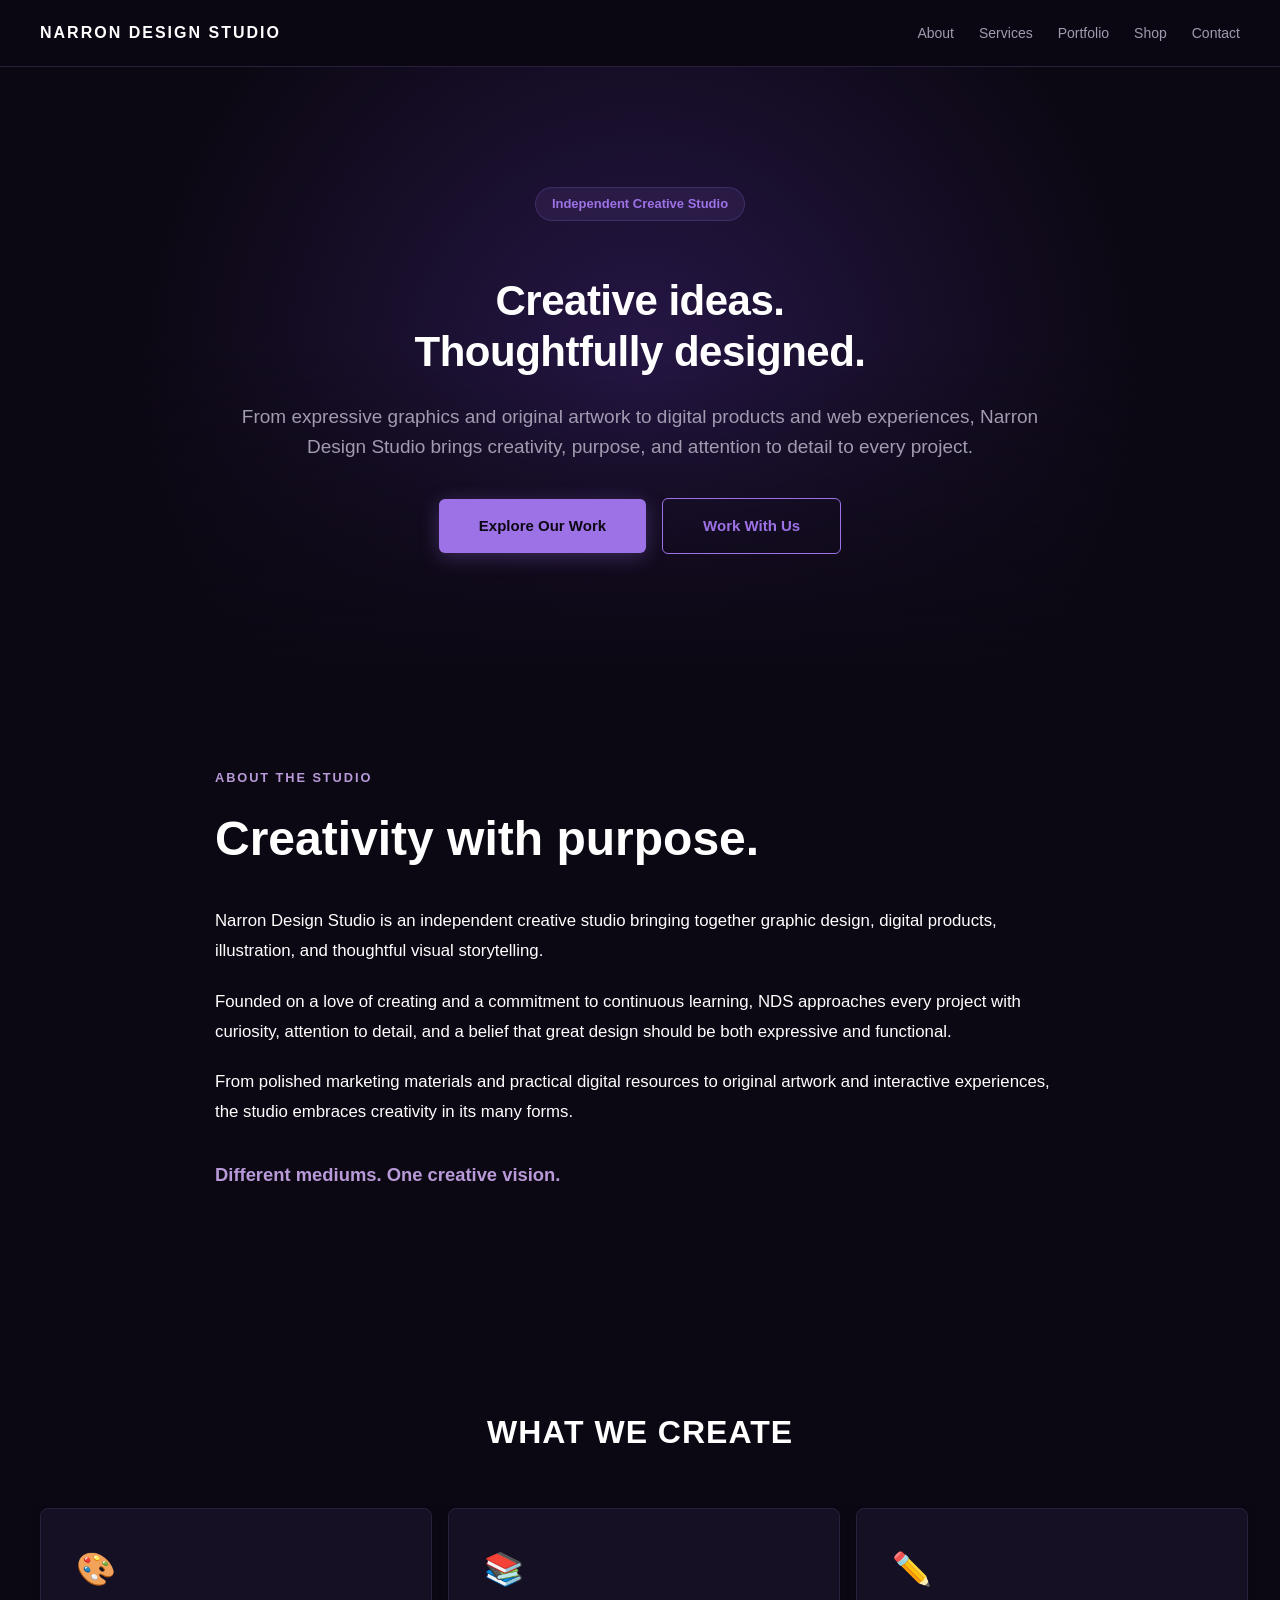
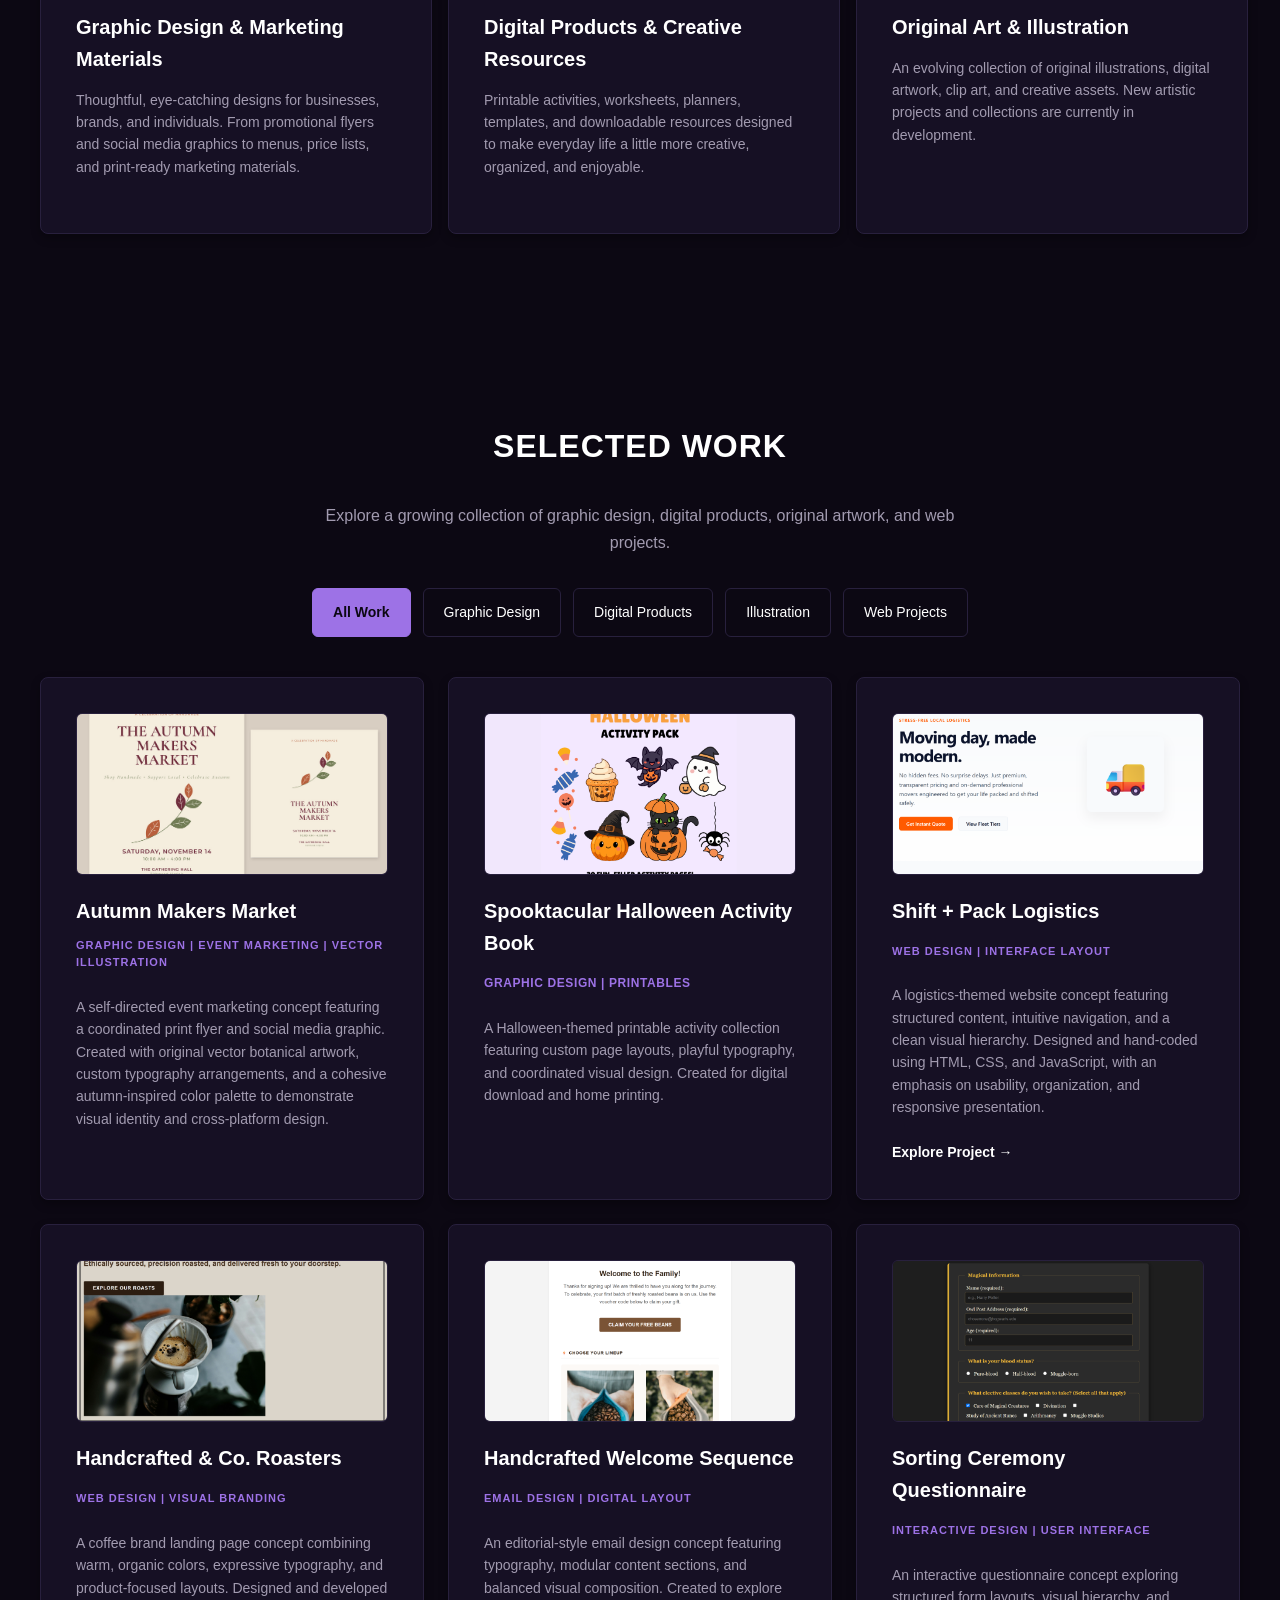
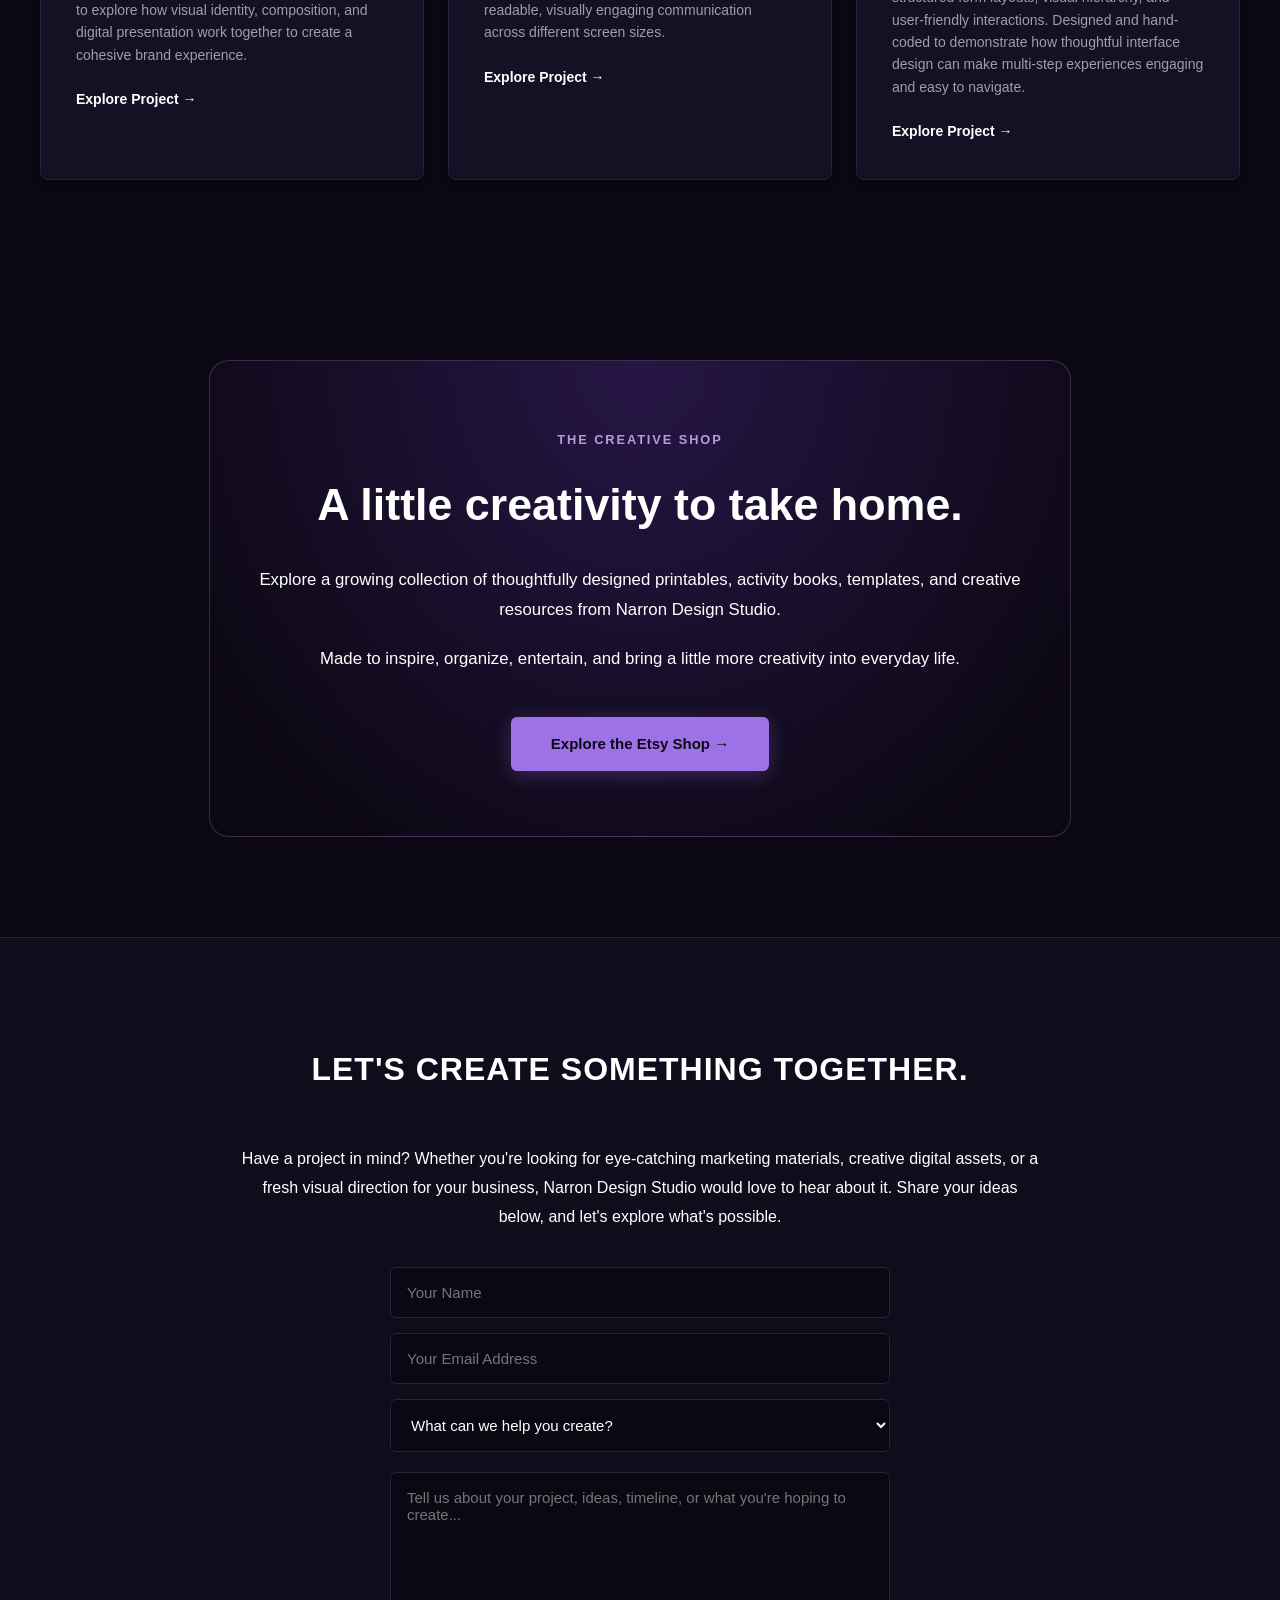
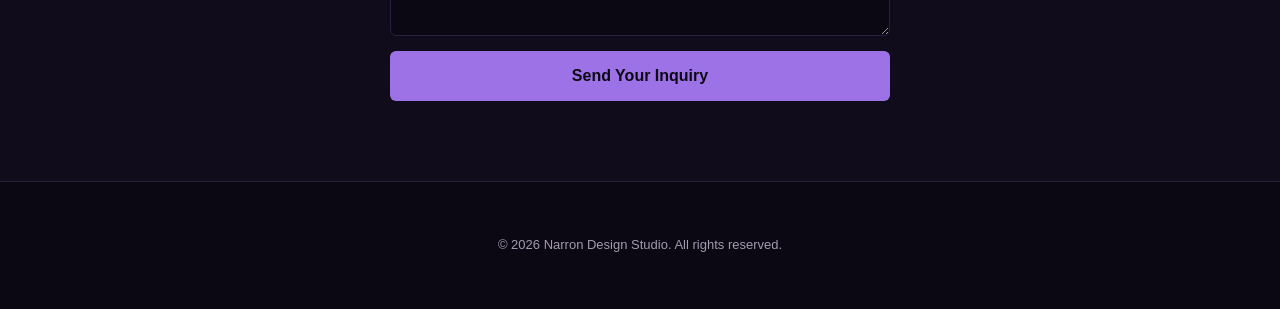
==== index.html @ ee2971e1 "Backup original website before redesign" ====
<!DOCTYPE html>
<html lang="en">
<head>
  <meta charset="UTF-8">
  <meta name="viewport" content="width=device-width, initial-scale=1.0">
  <title>Narron Design Studio</title>
  <link rel="stylesheet" href="styles.css">
  <script src="script.js" defer></script>
</head>
<body>

  <!-- HEADER NAVIGATION -->
  <header class="studio-header">
    <div class="logo">NARRON DESIGN STUDIO</div>
    <nav class="studio-nav">
      <ul>
        <li><a href="#about">About</a></li>
        <li><a href="#services">Services</a></li>
        <li><a href="#portfolio">Portfolio</a></li>
        <li><a href="#shop">Shop</a></li>
        <li><a href="#contact">Contact</a></li>
      </ul>
    </nav>
  </header>

  <!-- HERO IMPACT ZONE -->
<!-- HOMEPAGE HERO -->
<section class="hero-section">
  <div class="hero-content">
    <span class="hero-badge">
      Independent Creative Studio
    </span>

    <h1>Creative ideas. <br>Thoughtfully designed.</h1>
    <p>
      From expressive graphics and original artwork
      to digital products and web experiences,
      Narron Design Studio brings creativity,
      purpose, and attention to detail to every project.
    </p>

    <div class="hero-actions">
      <a href="#portfolio" class="cta-btn">
        Explore Our Work
      </a>
      <a href="#contact" class="cta-btn cta-secondary">
        Work With Us
      </a>
    </div>
  </div>
</section>

  
<section id="about" class="about-section">
  <div class="about-container">
    <span class="section-eyebrow">ABOUT THE STUDIO</span>

    <h2>Creativity with purpose.</h2>

    <p>
      Narron Design Studio is an independent creative studio
      bringing together graphic design, digital products,
      illustration, and thoughtful visual storytelling.
    </p>

    <p>
      Founded on a love of creating and a commitment to
      continuous learning, NDS approaches every project with
      curiosity, attention to detail, and a belief that great
      design should be both expressive and functional.
    </p>

    <p>
      From polished marketing materials and practical digital
      resources to original artwork and interactive experiences,
      the studio embraces creativity in its many forms.
    </p>

    <p class="about-signature">
      Different mediums. One creative vision.
    </p>
  </div>
</section>

 
<!-- CREATIVE SERVICES -->
<section id="services" class="services-section">
  <h2 class="section-title">What We Create</h2>

  <div class="services-grid">

    <!-- Graphic Design -->
    <div class="service-card">
      <div class="card-icon">🎨</div>
      <h3>Graphic Design & Marketing Materials</h3>
      <p>
        Thoughtful, eye-catching designs for businesses,
        brands, and individuals. From promotional flyers
        and social media graphics to menus, price lists,
        and print-ready marketing materials.
      </p>
    </div>

    <!-- Digital Products -->
    <div class="service-card">
      <div class="card-icon">📚</div>
      <h3>Digital Products & Creative Resources</h3>
      <p>
        Printable activities, worksheets, planners,
        templates, and downloadable resources designed
        to make everyday life a little more creative,
        organized, and enjoyable.
      </p>
    </div>

    <!-- Illustration -->
    <div class="service-card">
      <div class="card-icon">✏️</div>
      <h3>Original Art & Illustration</h3>
      <p>
        An evolving collection of original illustrations,
        digital artwork, clip art, and creative assets.
        New artistic projects and collections are
        currently in development.
      </p>
    </div>

  </div>
</section>

  <!-- RECENT LAUNCHES (Includes all 4 projects now) -->
  <section id="portfolio" class="portfolio-section">
    
<h2 class="section-title">Selected Work</h2>

<p class="portfolio-intro">
  Explore a growing collection of graphic design,
  digital products, original artwork, and web projects.
</p>

<div class="portfolio-filters"
     role="group"
     aria-label="Filter portfolio projects">

  <button type="button" class="filter-btn active"
          data-filter="all" aria-pressed="true">
    All Work
  </button>

  <button type="button" class="filter-btn"
          data-filter="graphic">
    Graphic Design
  </button>

  <button type="button" class="filter-btn"
          data-filter="products">
    Digital Products
  </button>

  <button type="button" class="filter-btn"
          data-filter="illustration">
    Illustration
  </button>

  <button type="button" class="filter-btn"
          data-filter="web">
    Web Projects
  </button>

</div>
    <div class="portfolio-grid">
      <!-- Autumn Makers Market-->
       
<div class="portfolio-item" data-category="graphic">
  <div class="image-wrapper">
    <img
      src="Autumn_Makers_Market_Portfolio.jpg"
      alt="Autumn Makers Market concept campaign featuring a print flyer and matching social media graphic with original botanical illustration"
      style="width: 100%; height: 100%; object-fit: cover; display: block;"
    />
  </div>

  <h3>Autumn Makers Market</h3>
  <span class="project-tag">Graphic Design | Event Marketing | Vector Illustration</span>

  <p>A self-directed event marketing concept featuring a coordinated print flyer and social media graphic. Created with original vector botanical artwork, custom typography arrangements, and a cohesive autumn-inspired color palette to demonstrate visual identity and cross-platform design.</p>
</div>

<!-- Spooktacular Halloween Activity Book -->
<div class="portfolio-item" data-category="graphic products">
  <div class="image-wrapper">
    <img
      src="Spooktacular.png"
      alt="Spooktacular Halloween Activity Book cover"
      loading="lazy"
    >
  </div>

  <div class="portfolio-info">
  
    <h3>Spooktacular Halloween Activity Book</h3>
 <span class="project-category">
      Graphic Design | Printables
    </span>
    <p>
      A Halloween-themed printable activity collection
      featuring custom page layouts, playful typography,
      and coordinated visual design. Created for
      digital download and home printing.
    </p>
  </div>
</div>

           <!-- Project 1: Shift + Pack Logistics -->
      <div class="portfolio-item" data-category="web">
        <div class="image-wrapper">
          <img src="shift-pack.png" alt="Shift + Pack Logistics Preview" style="width: 100%; height: 100%; object-fit: cover; display: block;" />
        </div>
        <h3>Shift + Pack Logistics</h3>
        <span class="project-tag">Web Design | Interface Layout</span>
        <p>A logistics-themed website concept featuring structured content, intuitive navigation, and a clean visual hierarchy. Designed and hand-coded using HTML, CSS, and JavaScript, with an emphasis on usability, organization, and responsive presentation.</p>
        <!-- Replace with your actual live GitHub pages link when ready! -->
        <a href="https://anarron-dev.github.io/shift-pack-moving/" target="_blank" class="view-link">Explore Project →</a>
      </div>

      <!-- Project 2: Coffee Landing Page -->
      <div class="portfolio-item" data-category="web">
          <!-- Example: Inside your Handcrafted Coffee portfolio card block -->
<div class="image-wrapper">
  <img src="coffee-card.png" alt="Coffee Landing Page Preview" style="width: 100%; height: 100%; object-fit: cover; display: block;" />
</div>
        <h3>Handcrafted & Co. Roasters</h3>
        <span class="project-tag">Web Design | Visual Branding</span>
        <p>A coffee brand landing page concept combining warm, organic colors, expressive typography, and product-focused layouts. Designed and developed to explore how visual identity, composition, and digital presentation work together to create a cohesive brand experience.</p>
        <a href="https://anarron-dev.github.io/Sample-Projects/Project-3/" target="_blank" class="view-link">Explore Project →</a>
      </div>

      <!-- Project 3: Email Template -->
      <div class="portfolio-item" data-category="web">
<div class="image-wrapper">
  <img src="email-card.png" alt="Email Template Preview" style="width: 100%; height: 100%; object-fit: cover; display: block;" />
</div>
        <h3>Handcrafted Welcome Sequence</h3>
        <span class="project-tag">Email Design | Digital Layout</span>
        <p>An editorial-style email design concept featuring typography, modular content sections, and balanced visual composition. Created to explore readable, visually engaging communication across different screen sizes.</p>
        <a href="https://anarron-dev.github.io/Sample-Projects/Project-5/" target="_blank" class="view-link">Explore Project →</a>
      </div>

      <!-- Project 4: Sorting Form -->
      <div class="portfolio-item" data-category="web">
<div class="image-wrapper">
  <img src="form-card.png" alt="Sorting Form Preview" style="width: 100%; height: 100%; object-fit: cover; display: block;" />
</div>
        <h3>Sorting Ceremony Questionnaire</h3>
        <span class="project-tag">Interactive Design | User Interface</span>
        <p>An interactive questionnaire concept exploring structured form layouts, visual hierarchy, and user-friendly interactions. Designed and hand-coded to demonstrate how thoughtful interface design can make multi-step experiences engaging and easy to navigate.</p>
        <a href="https://anarron-dev.github.io/Sample-Projects/Project-4/" target="_blank" class="view-link">Explore Project →</a>
      </div>

    </div>
    <p id="portfolio-empty" class="portfolio-empty" hidden>
  New projects in this category are coming soon.
</p>
  </section>

<section id="shop" class="shop-section">
  <div class="shop-container">
    <span class="section-eyebrow">THE CREATIVE SHOP</span>

    <h2>A little creativity to take home.</h2>

    <p>
      Explore a growing collection of thoughtfully designed
      printables, activity books, templates, and creative
      resources from Narron Design Studio.
    </p>

    <p>
      Made to inspire, organize, entertain, and bring a
      little more creativity into everyday life.
    </p>

    <a
      href="https://www.etsy.com/shop/NarronDesignStudio?ref=profile_header"
      class="cta-btn"
      target="_blank"
      rel="noopener noreferrer"
    >
      Explore the Etsy Shop &rarr;
    </a>
  </div>
</section>


  <!-- INTAKE CONTACT FORM -->
 <section id="contact" class="contact-section">
  <h2 class="section-title">Let's Create Something Together.</h2>

  <p>
    Have a project in mind? Whether you're looking for
    eye-catching marketing materials, creative digital
    assets, or a fresh visual direction for your business,
    Narron Design Studio would love to hear about it.
    Share your ideas below, and let's explore what's possible.
  </p>

   <form action="https://api.web3forms.com/submit" method="POST" class="quote-form">
  <input type="hidden" name="access_key" value="02f478b0-666a-4a09-bc2f-85407a30c4b7">
    <input
      type="text"
      name="client_name"
      placeholder="Your Name"
      autocomplete="name"
      required
    >

    <input
      type="email"
      name="client_email"
      placeholder="Your Email Address"
      autocomplete="email"
      required
    >

    <select name="project_type" required>
      <option value="" disabled selected>
        What can we help you create?
      </option>
      <option value="graphic-design">
        Graphic Design & Marketing Materials
      </option>
      <option value="branding">
        Branding & Visual Identity
      </option>
      <option value="digital-assets">
        Digital Assets & Creative Resources
      </option>
      <option value="collaboration">
        Creative Collaboration
      </option>
      <option value="general">
        General Inquiry / Something Else
      </option>
    </select>

    <textarea
      name="project_details"
      placeholder="Tell us about your project, ideas, timeline, or what you're hoping to create..."
      required
    ></textarea>

    <button type="submit">Send Your Inquiry</button>
  </form>
</section>

  <!-- FOOTER -->
  <footer class="studio-footer">
    <p>© 2026 Narron Design Studio. All rights reserved.</p>
  </footer>

</body>
</html>
---- styles.css ----
/* --- Sophisticated Purple Color Palette Variables --- */
:root {
  --deep-plum: #0c0813;       /* Main deep dark background */
  --card-purple: #161024;     /* Slightly lighter dark tone for containers */
  --bright-amethyst: #9d72e6; /* Accent color for links and numbers */
  --electric-lilac: #b38eff;  /* Hover state neon color */
  --text-pure: #ffffff;
  --text-muted: #a29bb0;      /* Muted lavender-gray for paragraph descriptions */
  --studio-border: #28203d;   /* Subtle dark purple lines */
}

html {
  scroll-behavior: smooth;
  font-family: 'Inter', Arial, sans-serif;
  color: var(--text-pure);
  background-color: var(--deep-plum);
}

body {
  margin: 0;
  padding: 0;
  line-height: 1.6;
}

/* --- Navigation Header --- */
.studio-header {
  display: flex;
  justify-content: space-between;
  align-items: center;
  padding: 20px 40px;
  border-bottom: 1px solid var(--studio-border);
  background-color: rgba(12, 8, 19, 0.8);
  backdrop-filter: blur(10px); /* Modern frosted-glass effect */
  position: sticky;
  top: 0;
  z-index: 100;
}

.logo {
  font-weight: 900;
  letter-spacing: 2px;
  color: var(--text-pure);
}

nav ul {
  display: flex;
  list-style: none;
  gap: 25px;
  margin: 0;
  padding: 0;
}

nav a {
  text-decoration: none;
  color: var(--text-muted);
  font-weight: 500;
  font-size: 14px;
  transition: color 0.2s ease;
}

nav a:hover {
  color: var(--electric-lilac);
}

/* --- Hero Section --- */
.hero-section {
  padding: 120px 40px;
  text-align: center;
  /* Elegant, subtle purple glow background element */
  
background:
  linear-gradient(
    to bottom,
    transparent 45%,
    var(--deep-plum) 100%
  ),
  radial-gradient(
    circle at center,
    #261646 0%,
    var(--deep-plum) 70%
  );

}

.hero-content {
  max-width: 850px;
  margin: 0 auto;
}

.hero-badge {
  display: inline-block;
  background-color: rgba(157, 114, 230, 0.1);
  color: var(--bright-amethyst);
  padding: 6px 16px;
  font-size: 13px;
  font-weight: bold;
  border-radius: 50px;
  margin-bottom: 20px;
  border: 1px solid rgba(157, 114, 230, 0.2);
}

.hero-section h1 {
  font-size: 42px;
  line-height: 1.2;
  margin-bottom: 25px;
  letter-spacing: -0.5px;
  font-weight: 800;
}

.hero-section p {
  font-size: 19px;
  color: var(--text-muted);
  margin-bottom: 35px;
}

.cta-btn {
  display: inline-block;
  background-color: var(--bright-amethyst);
  color: var(--deep-plum);
  padding: 15px 40px;
  text-decoration: none;
  font-weight: bold;
  border-radius: 6px;
  font-size: 15px;
  box-shadow: 0 4px 20px rgba(157, 114, 230, 0.3);
  transition: all 0.2s ease;
}

.cta-btn:hover {
  background-color: var(--electric-lilac);
  transform: translateY(-2px);
  box-shadow: 0 6px 25px rgba(179, 142, 255, 0.4);
}

/* --- Common Layout & Section Design --- */
.services-section, .portfolio-section {
  padding: 80px 20px;
}

.section-title {
  text-align: center;
  font-size: 32px;
  margin-bottom: 50px;
  letter-spacing: 1px;
  text-transform: uppercase;
}


.services-grid {
  display: grid;
  grid-template-columns: repeat(3, minmax(0, 1fr));
  gap: 24px;
  max-width: 1200px;
  margin: 0 auto;
}

@media (max-width: 900px) {
  .services-grid {
    grid-template-columns: repeat(2, minmax(0, 1fr));
  }
}

@media (max-width: 600px) {
  .services-grid {
    grid-template-columns: minmax(0, 1fr);
  }

  .service-card {
    width: 100%;
    min-width: 0;
    box-sizing: border-box;
  }
}

.service-card, .portfolio-item {
  background-color: var(--card-purple);
  border: 1px solid var(--studio-border);
  padding: 35px;
  border-radius: 8px;
  width: 320px;
  box-shadow: 0 4px 10px rgba(0, 0, 0, 0.3);
  transition: all 0.3s ease;
}

/* Micro-Interaction Card Hover Glow */
.service-card:hover, .portfolio-item:hover {
  transform: translateY(-6px);
  border-color: var(--bright-amethyst);
  box-shadow: 0 10px 25px rgba(157, 114, 230, 0.1);
}

.card-icon {
  font-size: 32px;
  margin-bottom: 15px;
}

.service-card h3, .portfolio-item h3 {
  font-size: 20px;
  margin: 0 0 10px 0;
}

.service-card p, .portfolio-item p {
  color: var(--text-muted);
  font-size: 14px;
  line-height: 1.6;
  margin-bottom: 20px;
}

/* --- Project Specific Gallery Upgrades --- */
.image-wrapper {
  height: 160px;
  border-radius: 6px;
  overflow: hidden;
  margin-bottom: 20px;
  border: 1px solid var(--studio-border);
}

.image-wrapper img {
  width: 100%;
  height: 100%;
  object-fit: cover;
  display: block;
  transition: transform 0.3s cubic-bezier(0.4, 0, 0.2, 1);
}

/* Integrated Image Zoom Animation for All Projects */
.portfolio-item:hover .image-wrapper img {
  transform: scale(1.05);
}

.fallback-glow {
  width: 100%;
  height: 100%;
  /* Creates an beautiful dark abstract purple backdrop until you add real screenshots */
  background: linear-gradient(135deg, #1c0f35 0%, #3a1c6a 100%);
}

.project-tag {
  display: inline-block;
  font-size: 11px;
  font-weight: bold;
  text-transform: uppercase;
  color: var(--bright-amethyst);
  letter-spacing: 1px;
  margin-bottom: 10px;
}

.view-link {
  color: var(--text-pure);
  text-decoration: none;
  font-weight: bold;
  font-size: 14px;
  transition: color 0.2s ease;
}

.portfolio-grid {
  display: grid;
  grid-template-columns: repeat(3, minmax(0, 1fr));
  gap: 24px;
  max-width: 1200px;
  margin: 0 auto;
  align-items: stretch;
}

@media (max-width: 1000px) {
  .portfolio-grid {
    grid-template-columns: repeat(2, minmax(0, 1fr));
  }
}

@media (max-width: 650px) {
  .portfolio-grid {
    grid-template-columns: 1fr;
  }
}


.portfolio-item {
  min-width: 0;
  width: 100%;
  box-sizing: border-box;
}


.portfolio-item:hover .view-link {
  color: var(--electric-lilac);
}

/* --- Intake Form Styling --- */
.contact-section {
  padding: 80px 20px;
  background-color: rgba(22, 16, 36, 0.5);
  text-align: center;
  border-top: 1px solid var(--studio-border);
}

.quote-form {
  display: flex;
  flex-direction: column;
  gap: 15px;
  max-width: 500px;
  margin: 30px auto 0 auto;
}

.quote-form input, .quote-form textarea {
  padding: 16px;
  background-color: var(--deep-plum);
  border: 1px solid var(--studio-border);
  border-radius: 6px;
  font-size: 15px;
  color: var(--text-pure);
  transition: border-color 0.2s ease;
}

.quote-form input:focus, .quote-form textarea:focus {
  outline: none;
  border-color: var(--bright-amethyst);
}

.quote-form textarea {
  height: 130px;
  resize: vertical;
}

.quote-form button {
  background-color: var(--bright-amethyst);
  color: var(--deep-plum);
  padding: 16px;
  border: none;
  font-weight: bold;
  border-radius: 6px;
  cursor: pointer;
  font-size: 16px;
  transition: background-color 0.2s ease;
}

.quote-form button:hover {
  background-color: var(--electric-lilac);
}

.studio-footer {
  text-align: center;
  padding: 40px;
  font-size: 13px;
  color: var(--text-muted);
  border-top: 1px solid var(--studio-border);
}

/* --- Fluid Mobile Adaptation --- */
@media screen and (max-width: 768px) {
  .studio-header { flex-direction: column; gap: 15px; padding: 20px; }
  .hero-section h1 { font-size: 30px; }
  .service-card, .portfolio-item { width: 100%; }
}

/* Homepage hero buttons */
.hero-actions {
  display: flex;
  justify-content: center;
  align-items: center;
  flex-wrap: wrap;
  gap: 16px;
}

.cta-secondary {
  background: transparent;
  color: var(--bright-amethyst);
  border: 1px solid var(--bright-amethyst);
  box-shadow: none;
}

.cta-secondary:hover {
  color: var(--deep-plum);
}

/* Portfolio category filters */

.portfolio-intro {
  text-align: center;
  color: var(--text-muted);
  max-width: 650px;
  margin: -20px auto 32px;
  line-height: 1.7;
}

.portfolio-filters {
  display: flex;
  justify-content: center;
  flex-wrap: wrap;
  gap: 12px;
  margin-bottom: 40px;
}

.filter-btn {
  background: transparent;
  color: var(--text-pure);
  border: 1px solid var(--studio-border);
  border-radius: 6px;
  padding: 12px 20px;
  font: inherit;
  font-size: 14px;
  cursor: pointer;
  transition: background 0.2s, border-color 0.2s;
}

.filter-btn:hover,
.filter-btn:focus-visible {
  border-color: var(--bright-amethyst);
}

.filter-btn.active {
  background: var(--bright-amethyst);
  color: var(--deep-plum);
  border-color: var(--bright-amethyst);
  font-weight: 600;
}

.portfolio-item[hidden],
.portfolio-empty[hidden] {
  display: none !important;
}

.portfolio-empty {
  text-align: center;
  color: var(--text-muted);
  padding: 35px 15px;
}

/* Portfolio project category labels */
.project-category {
  display: inline-block;
  color: var(--bright-amethyst);
  font-size: 0.75rem;
  font-weight: 600;
  letter-spacing: 0.05em;
  text-transform: uppercase;
  margin-bottom: 10px;
}

.about-section {
  padding: 90px 24px;
}

.about-container {
  max-width: 850px;
  margin: 0 auto;
}

.about-container h2 {
  font-size: clamp(2rem, 4vw, 3rem);
  margin: 12px 0 28px;
}

.about-container p {
  font-size: 1.05rem;
  line-height: 1.8;
  margin-bottom: 20px;
}

.about-container .section-eyebrow {
  color: #b99ad9;
  font-size: 0.8rem;
  font-weight: 700;
  letter-spacing: 0.15em;
}

.about-container .about-signature {
  font-size: 1.15rem;
  font-weight: 700;
  color: #b99ad9;
  margin-top: 30px;
}

.shop-section {
  padding: 100px 24px;
  text-align: center;
}

.shop-container {
  max-width: 780px;
  margin: 0 auto;
  padding: 65px 40px;
  border: 1px solid rgba(185, 154, 217, 0.25);
  border-radius: 20px;
  background: radial-gradient(
    ellipse at top,
    #261646 0%,
    var(--deep-plum) 85%
  );
}

.shop-container .section-eyebrow {
  color: #b99ad9;
  font-size: 0.8rem;
  font-weight: 700;
  letter-spacing: 0.15em;
}

.shop-container h2 {
  font-size: clamp(2rem, 4vw, 2.8rem);
  margin: 18px 0 24px;
}

.shop-container p {
  font-size: 1.05rem;
  line-height: 1.8;
  margin-bottom: 18px;
}

.shop-container .cta-btn {
  display: inline-block;
  margin-top: 25px;
}

@media (max-width: 650px) {
  .shop-container {
    padding: 45px 24px;
  }
}

.quote-form select {
  width: 100%;
  padding: 16px;
  background-color: var(--deep-plum);
  border: 1px solid var(--studio-border);
  border-radius: 6px;
  font-size: 15px;
  color: var(--text-pure);
  margin-bottom: 5px;
  box-sizing: border-box;
  font-family: inherit;
}

.quote-form select:focus {
  outline: 2px solid #b99ad9;
  outline-offset: 2px;
}

.contact-section > p {
  max-width: 800px;
  margin: 0 auto 35px;
  line-height: 1.8;
}

.quote-form textarea {
  font-family: inherit;
}
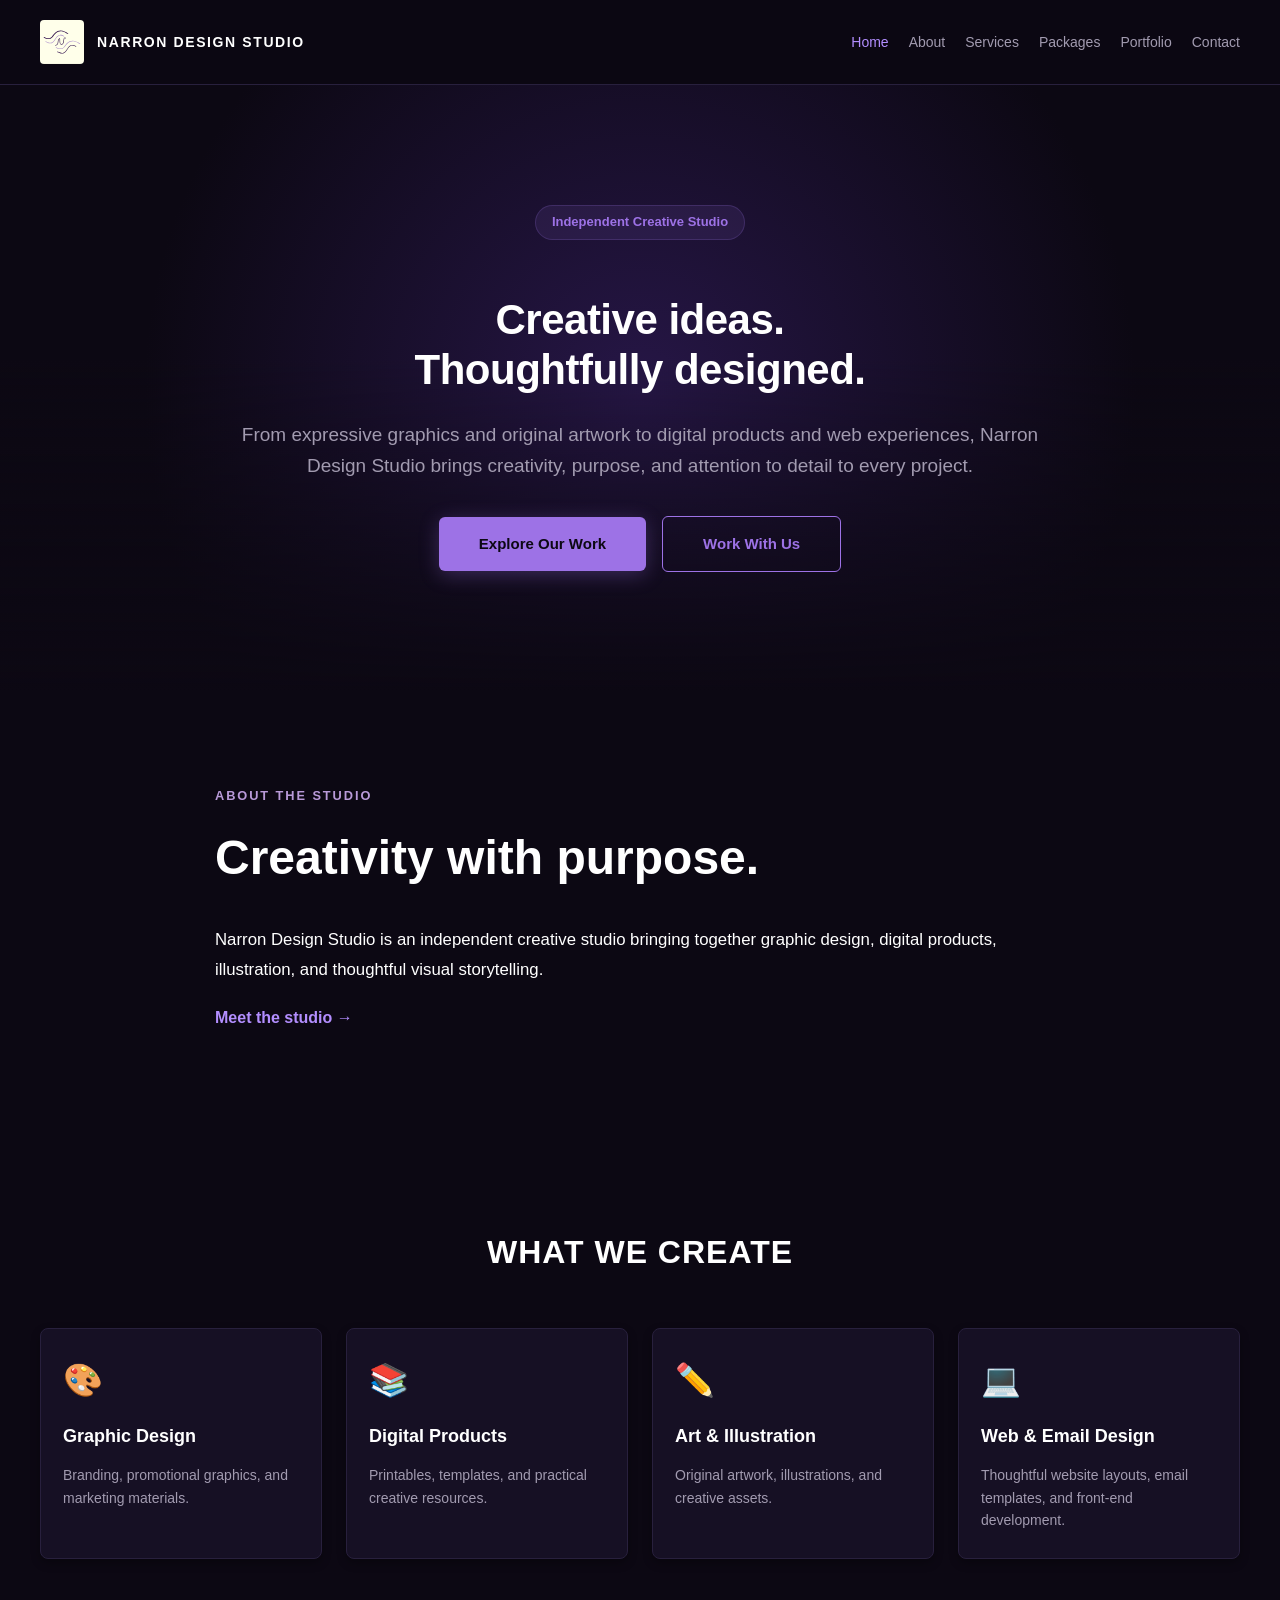
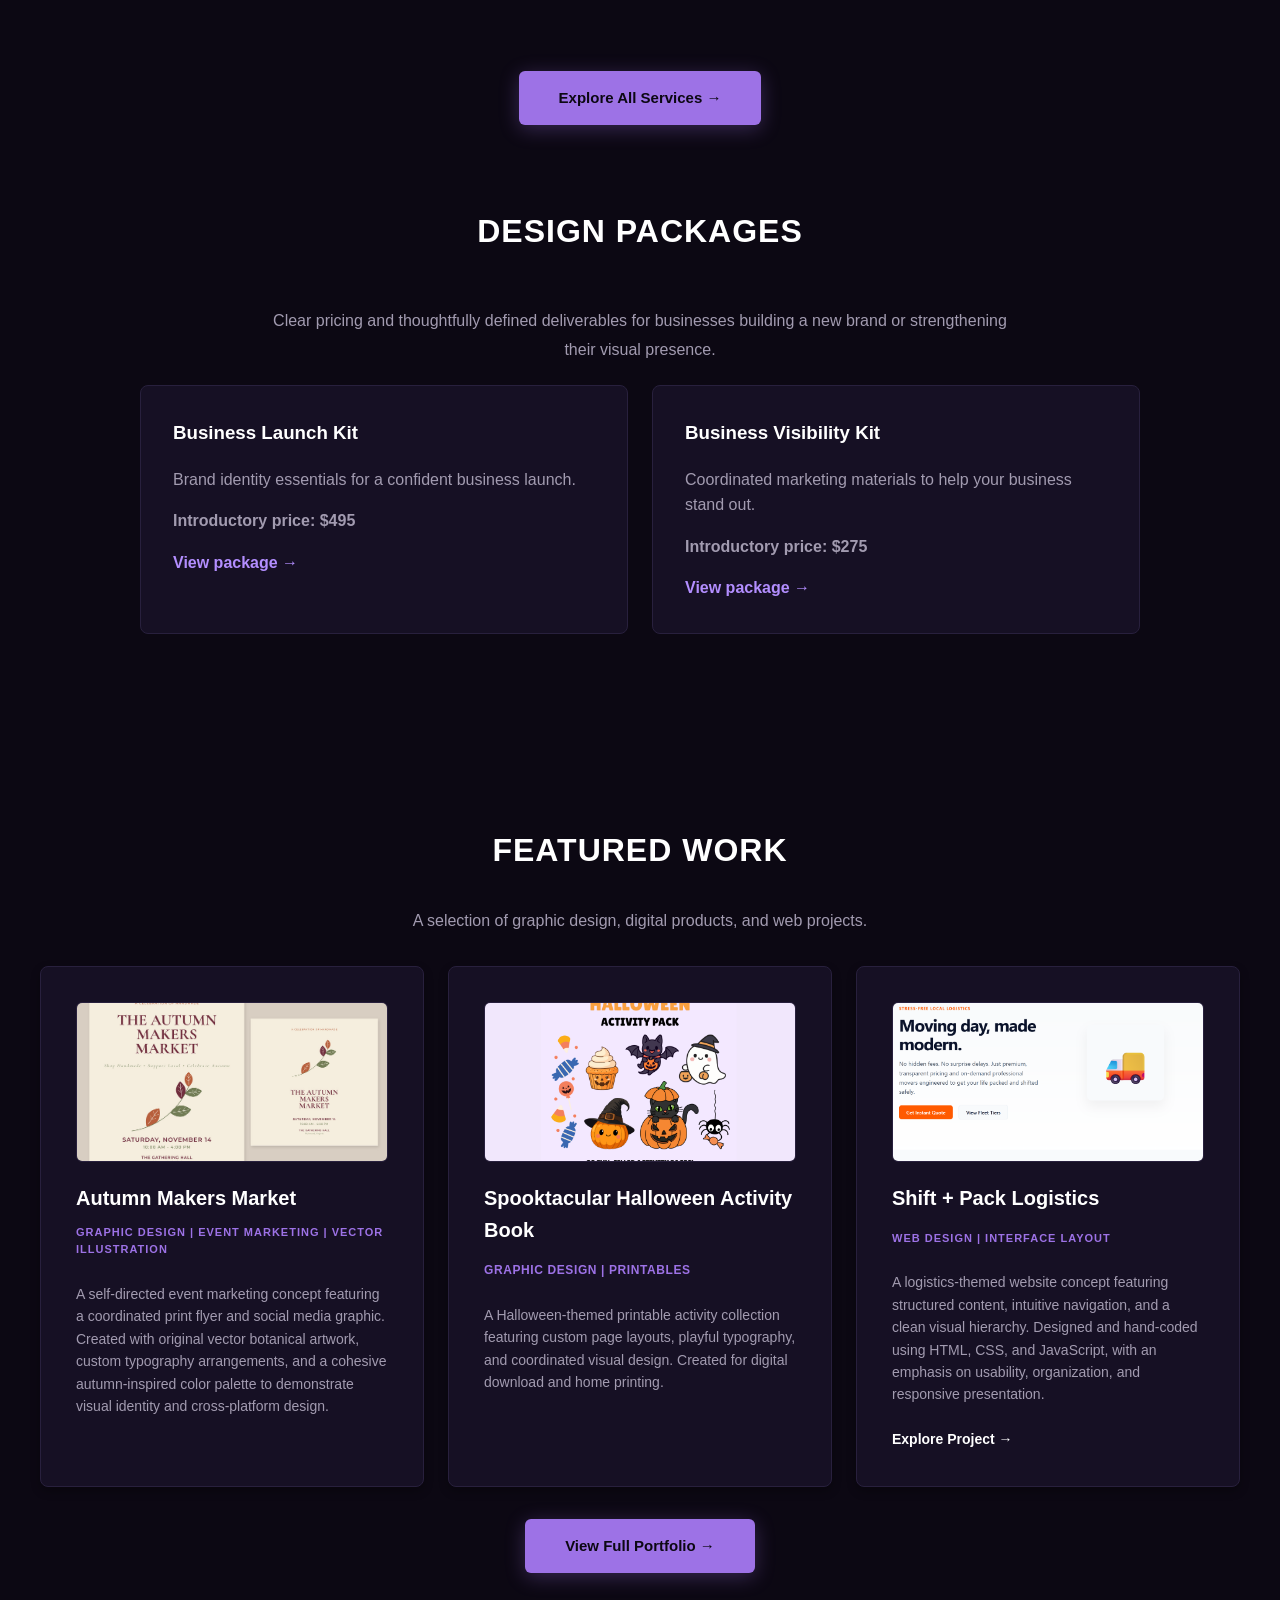
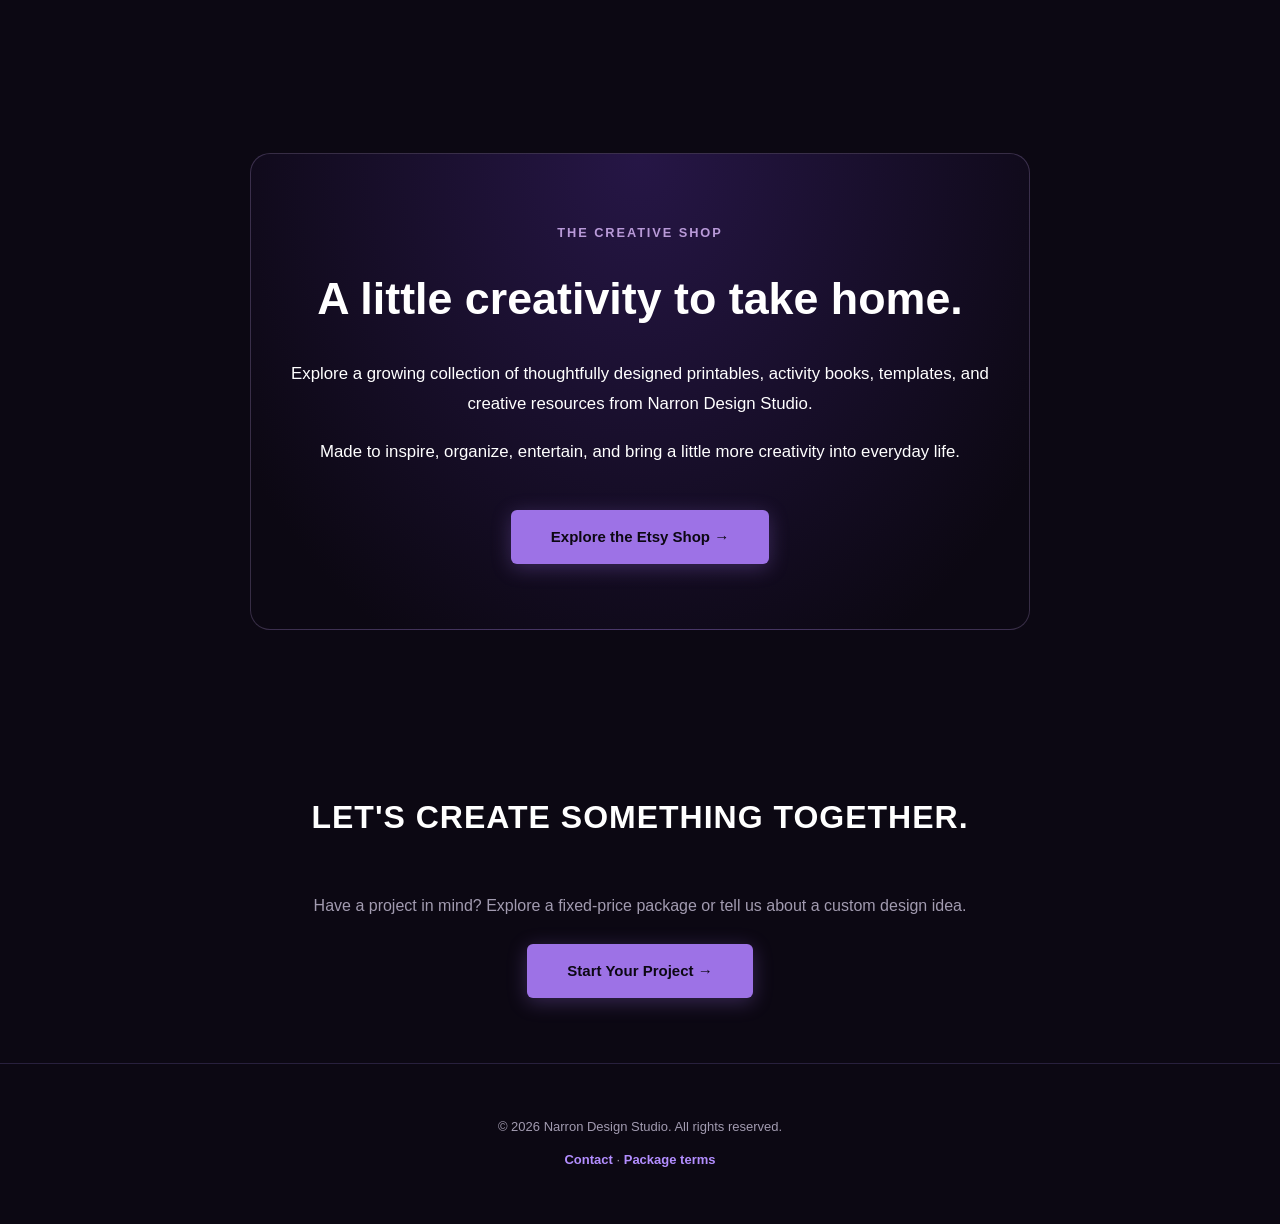
==== commit e1df73ae: "Launch redesigned Narron Design Studio website" ====
--- a/index.html
+++ b/index.html
@@ -1,362 +1,279 @@
 <!DOCTYPE html>
+
 <html lang="en">
 <head>
-  <meta charset="UTF-8">
-  <meta name="viewport" content="width=device-width, initial-scale=1.0">
-  <title>Narron Design Studio</title>
-  <link rel="stylesheet" href="styles.css">
-  <script src="script.js" defer></script>
+<meta charset="utf-8"/>
+<meta content="width=device-width, initial-scale=1.0" name="viewport"/>
+<title>
+   Narron Design Studio | Graphic Design &amp; Creative Services
+  </title>
+<meta content="Independent creative studio offering graphic design, branding, illustration, digital products and marketing materials in Richmond, VA and remotely." name="description"/>
+<link href="https://narrondesign.studio/" rel="canonical"/>
+<link href="NDS-Icon-Transparent.svg" rel="icon" type="image/svg+xml"/>
+<meta content="website" property="og:type"/>
+<meta content="Narron Design Studio" property="og:site_name"/>
+<meta content="Narron Design Studio | Graphic Design &amp; Creative Services" property="og:title"/>
+<meta content="Independent creative studio offering graphic design, branding, illustration, digital products and marketing materials in Richmond, VA and remotely." property="og:description"/>
+<meta content="https://narrondesign.studio/" property="og:url"/>
+<meta content="https://narrondesign.studio/NDS-Logo-Primary-Cream.png" property="og:image"/>
+<meta content="summary_large_image" name="twitter:card"/>
+<script type="application/ld+json">
+   {"@context":"https://schema.org","@type":"Organization","name":"Narron Design Studio","url":"https://narrondesign.studio/","logo":"https://narrondesign.studio/NDS-Logo-Primary.svg","description":"Independent creative studio offering graphic design, branding, digital products, illustration and marketing materials."}
+  </script>
+<link href="styles.css" rel="stylesheet"/>
+<script defer="" src="script.js">
+</script>
 </head>
 <body>
+<header class="studio-header">
+<a aria-label="Narron Design Studio homepage" class="brand-link" href="index.html"><img alt="" class="brand-icon" height="44" src="NDS-Icon-Primary.svg" width="44"/><span class="brand-name">NARRON DESIGN STUDIO</span></a>
+<nav aria-label="Main navigation" class="studio-nav">
+<ul>
+<li>
+<a aria-current="page" href="index.html">
+       Home
+      </a>
+</li>
+<li>
+<a href="about.html">
+       About
+      </a>
+</li>
+<li>
+<a href="services.html">
+       Services
+      </a>
+</li>
+<li>
+<a href="packages.html">
+       Packages
+      </a>
+</li>
+<li>
+<a href="portfolio.html">
+       Portfolio
+      </a>
+</li>
+<li>
+<a href="contact.html">
+       Contact
+      </a>
+</li>
 
-  <!-- HEADER NAVIGATION -->
-  <header class="studio-header">
-    <div class="logo">NARRON DESIGN STUDIO</div>
-    <nav class="studio-nav">
-      <ul>
-        <li><a href="#about">About</a></li>
-        <li><a href="#services">Services</a></li>
-        <li><a href="#portfolio">Portfolio</a></li>
-        <li><a href="#shop">Shop</a></li>
-        <li><a href="#contact">Contact</a></li>
-      </ul>
-    </nav>
-  </header>
-
-  <!-- HERO IMPACT ZONE -->
-<!-- HOMEPAGE HERO -->
+</ul>
+</nav>
+</header>
+<main>
 <section class="hero-section">
-  <div class="hero-content">
-    <span class="hero-badge">
+<div class="hero-content">
+<span class="hero-badge">
       Independent Creative Studio
-    </span>
-
-    <h1>Creative ideas. <br>Thoughtfully designed.</h1>
-    <p>
+     </span>
+<h1>
+      Creative ideas.
+      <br/>
+      Thoughtfully designed.
+     </h1>
+<p>
       From expressive graphics and original artwork
       to digital products and web experiences,
       Narron Design Studio brings creativity,
       purpose, and attention to detail to every project.
+     </p>
+<div class="hero-actions">
+<a class="cta-btn" href="portfolio.html">
+       Explore Our Work
+      </a>
+<a class="cta-btn cta-secondary" href="contact.html">
+       Work With Us
+      </a>
+</div>
+</div>
+</section>
+<section class="about-section">
+<div class="about-container">
+<span class="section-eyebrow">
+      ABOUT THE STUDIO
+     </span>
+<h2>
+      Creativity with purpose.
+     </h2>
+<p>
+      Narron Design Studio is an independent creative studio bringing together graphic design, digital products, illustration, and thoughtful visual storytelling.
+     </p>
+<a class="text-link" href="about.html">
+      Meet the studio →
+     </a>
+</div>
+</section>
+<section class="services-section" id="services">
+<h2 class="section-title">
+     What We Create
+    </h2>
+<div class="services-grid"><div class="service-card home-service-card"><div class="card-icon">🎨</div><h3>Graphic Design</h3><p>Branding, promotional graphics, and marketing materials.</p></div><div class="service-card home-service-card"><div class="card-icon">📚</div><h3>Digital Products</h3><p>Printables, templates, and practical creative resources.</p></div><div class="service-card home-service-card"><div class="card-icon">✏️</div><h3>Art &amp; Illustration</h3><p>Original artwork, illustrations, and creative assets.</p></div><div class="service-card home-service-card"><div class="card-icon">💻</div><h3>Web &amp; Email Design</h3><p>Thoughtful website layouts, email templates, and front-end development.</p></div></div>
+</section>
+<div class="section-action">
+<a class="cta-btn" href="services.html">
+     Explore All Services →
+    </a>
+</div>
+<section class="content-section">
+<div class="content-container">
+<h2 class="section-title">
+      Design Packages
+     </h2>
+<p class="section-copy" style="text-align:center">
+      Clear pricing and thoughtfully defined deliverables for businesses building a new brand or strengthening their visual presence.
+     </p>
+<div class="preview-grid">
+<div class="preview-card">
+<h3>
+        Business Launch Kit
+       </h3>
+<p>
+        Brand identity essentials for a confident business launch.
+       </p>
+<p>
+<strong>
+         Introductory price: $495
+        </strong>
+</p>
+<a class="text-link" href="packages.html#launch">
+        View package →
+       </a>
+</div>
+<div class="preview-card">
+<h3>
+        Business Visibility Kit
+       </h3>
+<p>
+        Coordinated marketing materials to help your business stand out.
+       </p>
+<p>
+<strong>
+         Introductory price: $275
+        </strong>
+</p>
+<a class="text-link" href="packages.html#visibility">
+        View package →
+       </a>
+</div>
+</div>
+</div>
+</section>
+<section class="portfolio-section home-featured">
+<h2 class="section-title">
+     Featured Work
+    </h2>
+<p class="portfolio-intro">
+     A selection of graphic design, digital products, and web projects.
     </p>
-
-    <div class="hero-actions">
-      <a href="#portfolio" class="cta-btn">
-        Explore Our Work
-      </a>
-      <a href="#contact" class="cta-btn cta-secondary">
-        Work With Us
-      </a>
-    </div>
-  </div>
-</section>
-
-  
-<section id="about" class="about-section">
-  <div class="about-container">
-    <span class="section-eyebrow">ABOUT THE STUDIO</span>
-
-    <h2>Creativity with purpose.</h2>
-
-    <p>
-      Narron Design Studio is an independent creative studio
-      bringing together graphic design, digital products,
-      illustration, and thoughtful visual storytelling.
-    </p>
-
-    <p>
-      Founded on a love of creating and a commitment to
-      continuous learning, NDS approaches every project with
-      curiosity, attention to detail, and a belief that great
-      design should be both expressive and functional.
-    </p>
-
-    <p>
-      From polished marketing materials and practical digital
-      resources to original artwork and interactive experiences,
-      the studio embraces creativity in its many forms.
-    </p>
-
-    <p class="about-signature">
-      Different mediums. One creative vision.
-    </p>
-  </div>
-</section>
-
- 
-<!-- CREATIVE SERVICES -->
-<section id="services" class="services-section">
-  <h2 class="section-title">What We Create</h2>
-
-  <div class="services-grid">
-
-    <!-- Graphic Design -->
-    <div class="service-card">
-      <div class="card-icon">🎨</div>
-      <h3>Graphic Design & Marketing Materials</h3>
-      <p>
-        Thoughtful, eye-catching designs for businesses,
-        brands, and individuals. From promotional flyers
-        and social media graphics to menus, price lists,
-        and print-ready marketing materials.
+<div class="portfolio-grid">
+<div class="portfolio-item" data-category="graphic">
+<div class="image-wrapper">
+<img alt="Autumn Makers Market concept campaign featuring a print flyer and matching social media graphic with original botanical illustration" src="Autumn_Makers_Market_Portfolio.jpg" style="width: 100%; height: 100%; object-fit: cover; display: block;"/>
+</div>
+<h3>
+       Autumn Makers Market
+      </h3>
+<span class="project-tag">
+       Graphic Design | Event Marketing | Vector Illustration
+      </span>
+<p>
+       A self-directed event marketing concept featuring a coordinated print flyer and social media graphic. Created with original vector botanical artwork, custom typography arrangements, and a cohesive autumn-inspired color palette to demonstrate visual identity and cross-platform design.
       </p>
-    </div>
-
-    <!-- Digital Products -->
-    <div class="service-card">
-      <div class="card-icon">📚</div>
-      <h3>Digital Products & Creative Resources</h3>
-      <p>
-        Printable activities, worksheets, planners,
-        templates, and downloadable resources designed
-        to make everyday life a little more creative,
-        organized, and enjoyable.
-      </p>
-    </div>
-
-    <!-- Illustration -->
-    <div class="service-card">
-      <div class="card-icon">✏️</div>
-      <h3>Original Art & Illustration</h3>
-      <p>
-        An evolving collection of original illustrations,
-        digital artwork, clip art, and creative assets.
-        New artistic projects and collections are
-        currently in development.
-      </p>
-    </div>
-
-  </div>
-</section>
-
-  <!-- RECENT LAUNCHES (Includes all 4 projects now) -->
-  <section id="portfolio" class="portfolio-section">
-    
-<h2 class="section-title">Selected Work</h2>
-
-<p class="portfolio-intro">
-  Explore a growing collection of graphic design,
-  digital products, original artwork, and web projects.
-</p>
-
-<div class="portfolio-filters"
-     role="group"
-     aria-label="Filter portfolio projects">
-
-  <button type="button" class="filter-btn active"
-          data-filter="all" aria-pressed="true">
-    All Work
-  </button>
-
-  <button type="button" class="filter-btn"
-          data-filter="graphic">
-    Graphic Design
-  </button>
-
-  <button type="button" class="filter-btn"
-          data-filter="products">
-    Digital Products
-  </button>
-
-  <button type="button" class="filter-btn"
-          data-filter="illustration">
-    Illustration
-  </button>
-
-  <button type="button" class="filter-btn"
-          data-filter="web">
-    Web Projects
-  </button>
-
-</div>
-    <div class="portfolio-grid">
-      <!-- Autumn Makers Market-->
-       
-<div class="portfolio-item" data-category="graphic">
-  <div class="image-wrapper">
-    <img
-      src="Autumn_Makers_Market_Portfolio.jpg"
-      alt="Autumn Makers Market concept campaign featuring a print flyer and matching social media graphic with original botanical illustration"
-      style="width: 100%; height: 100%; object-fit: cover; display: block;"
-    />
-  </div>
-
-  <h3>Autumn Makers Market</h3>
-  <span class="project-tag">Graphic Design | Event Marketing | Vector Illustration</span>
-
-  <p>A self-directed event marketing concept featuring a coordinated print flyer and social media graphic. Created with original vector botanical artwork, custom typography arrangements, and a cohesive autumn-inspired color palette to demonstrate visual identity and cross-platform design.</p>
-</div>
-
-<!-- Spooktacular Halloween Activity Book -->
+</div>
 <div class="portfolio-item" data-category="graphic products">
-  <div class="image-wrapper">
-    <img
-      src="Spooktacular.png"
-      alt="Spooktacular Halloween Activity Book cover"
-      loading="lazy"
-    >
-  </div>
-
-  <div class="portfolio-info">
-  
-    <h3>Spooktacular Halloween Activity Book</h3>
- <span class="project-category">
-      Graphic Design | Printables
-    </span>
-    <p>
-      A Halloween-themed printable activity collection
+<div class="image-wrapper">
+<img alt="Spooktacular Halloween Activity Book cover" loading="lazy" src="Spooktacular.png"/>
+</div>
+<div class="portfolio-info">
+<h3>
+        Spooktacular Halloween Activity Book
+       </h3>
+<span class="project-category">
+        Graphic Design | Printables
+       </span>
+<p>
+        A Halloween-themed printable activity collection
       featuring custom page layouts, playful typography,
       and coordinated visual design. Created for
       digital download and home printing.
-    </p>
-  </div>
-</div>
-
-           <!-- Project 1: Shift + Pack Logistics -->
-      <div class="portfolio-item" data-category="web">
-        <div class="image-wrapper">
-          <img src="shift-pack.png" alt="Shift + Pack Logistics Preview" style="width: 100%; height: 100%; object-fit: cover; display: block;" />
-        </div>
-        <h3>Shift + Pack Logistics</h3>
-        <span class="project-tag">Web Design | Interface Layout</span>
-        <p>A logistics-themed website concept featuring structured content, intuitive navigation, and a clean visual hierarchy. Designed and hand-coded using HTML, CSS, and JavaScript, with an emphasis on usability, organization, and responsive presentation.</p>
-        <!-- Replace with your actual live GitHub pages link when ready! -->
-        <a href="https://anarron-dev.github.io/shift-pack-moving/" target="_blank" class="view-link">Explore Project →</a>
-      </div>
-
-      <!-- Project 2: Coffee Landing Page -->
-      <div class="portfolio-item" data-category="web">
-          <!-- Example: Inside your Handcrafted Coffee portfolio card block -->
+       </p>
+</div>
+</div>
+<div class="portfolio-item" data-category="web">
 <div class="image-wrapper">
-  <img src="coffee-card.png" alt="Coffee Landing Page Preview" style="width: 100%; height: 100%; object-fit: cover; display: block;" />
-</div>
-        <h3>Handcrafted & Co. Roasters</h3>
-        <span class="project-tag">Web Design | Visual Branding</span>
-        <p>A coffee brand landing page concept combining warm, organic colors, expressive typography, and product-focused layouts. Designed and developed to explore how visual identity, composition, and digital presentation work together to create a cohesive brand experience.</p>
-        <a href="https://anarron-dev.github.io/Sample-Projects/Project-3/" target="_blank" class="view-link">Explore Project →</a>
-      </div>
-
-      <!-- Project 3: Email Template -->
-      <div class="portfolio-item" data-category="web">
-<div class="image-wrapper">
-  <img src="email-card.png" alt="Email Template Preview" style="width: 100%; height: 100%; object-fit: cover; display: block;" />
-</div>
-        <h3>Handcrafted Welcome Sequence</h3>
-        <span class="project-tag">Email Design | Digital Layout</span>
-        <p>An editorial-style email design concept featuring typography, modular content sections, and balanced visual composition. Created to explore readable, visually engaging communication across different screen sizes.</p>
-        <a href="https://anarron-dev.github.io/Sample-Projects/Project-5/" target="_blank" class="view-link">Explore Project →</a>
-      </div>
-
-      <!-- Project 4: Sorting Form -->
-      <div class="portfolio-item" data-category="web">
-<div class="image-wrapper">
-  <img src="form-card.png" alt="Sorting Form Preview" style="width: 100%; height: 100%; object-fit: cover; display: block;" />
-</div>
-        <h3>Sorting Ceremony Questionnaire</h3>
-        <span class="project-tag">Interactive Design | User Interface</span>
-        <p>An interactive questionnaire concept exploring structured form layouts, visual hierarchy, and user-friendly interactions. Designed and hand-coded to demonstrate how thoughtful interface design can make multi-step experiences engaging and easy to navigate.</p>
-        <a href="https://anarron-dev.github.io/Sample-Projects/Project-4/" target="_blank" class="view-link">Explore Project →</a>
-      </div>
-
-    </div>
-    <p id="portfolio-empty" class="portfolio-empty" hidden>
-  New projects in this category are coming soon.
-</p>
-  </section>
-
-<section id="shop" class="shop-section">
-  <div class="shop-container">
-    <span class="section-eyebrow">THE CREATIVE SHOP</span>
-
-    <h2>A little creativity to take home.</h2>
-
-    <p>
+<img alt="Shift + Pack Logistics Preview" src="shift-pack.png" style="width: 100%; height: 100%; object-fit: cover; display: block;"/>
+</div>
+<h3>
+       Shift + Pack Logistics
+      </h3>
+<span class="project-tag">
+       Web Design | Interface Layout
+      </span>
+<p>
+       A logistics-themed website concept featuring structured content, intuitive navigation, and a clean visual hierarchy. Designed and hand-coded using HTML, CSS, and JavaScript, with an emphasis on usability, organization, and responsive presentation.
+      </p>
+<!-- Replace with your actual live GitHub pages link when ready! -->
+<a class="view-link" href="https://anarron-dev.github.io/shift-pack-moving/" target="_blank">
+       Explore Project →
+      </a>
+</div>
+</div>
+<div class="section-action">
+<a class="cta-btn" href="portfolio.html">
+      View Full Portfolio →
+     </a>
+</div>
+</section>
+<section class="shop-section" id="shop">
+<div class="shop-container">
+<span class="section-eyebrow">
+      THE CREATIVE SHOP
+     </span>
+<h2>
+      A little creativity to take home.
+     </h2>
+<p>
       Explore a growing collection of thoughtfully designed
       printables, activity books, templates, and creative
       resources from Narron Design Studio.
-    </p>
-
-    <p>
+     </p>
+<p>
       Made to inspire, organize, entertain, and bring a
       little more creativity into everyday life.
+     </p>
+<a class="cta-btn" href="https://www.etsy.com/shop/NarronDesignStudio?ref=profile_header" rel="noopener noreferrer" target="_blank">
+      Explore the Etsy Shop →
+     </a>
+</div>
+</section>
+<section class="contact-lead">
+<h2 class="section-title">
+     Let's Create Something Together.
+    </h2>
+<p>
+     Have a project in mind? Explore a fixed-price package or tell us about a custom design idea.
     </p>
-
-    <a
-      href="https://www.etsy.com/shop/NarronDesignStudio?ref=profile_header"
-      class="cta-btn"
-      target="_blank"
-      rel="noopener noreferrer"
-    >
-      Explore the Etsy Shop &rarr;
-    </a>
-  </div>
-</section>
-
-
-  <!-- INTAKE CONTACT FORM -->
- <section id="contact" class="contact-section">
-  <h2 class="section-title">Let's Create Something Together.</h2>
-
-  <p>
-    Have a project in mind? Whether you're looking for
-    eye-catching marketing materials, creative digital
-    assets, or a fresh visual direction for your business,
-    Narron Design Studio would love to hear about it.
-    Share your ideas below, and let's explore what's possible.
-  </p>
-
-   <form action="https://api.web3forms.com/submit" method="POST" class="quote-form">
-  <input type="hidden" name="access_key" value="02f478b0-666a-4a09-bc2f-85407a30c4b7">
-    <input
-      type="text"
-      name="client_name"
-      placeholder="Your Name"
-      autocomplete="name"
-      required
-    >
-
-    <input
-      type="email"
-      name="client_email"
-      placeholder="Your Email Address"
-      autocomplete="email"
-      required
-    >
-
-    <select name="project_type" required>
-      <option value="" disabled selected>
-        What can we help you create?
-      </option>
-      <option value="graphic-design">
-        Graphic Design & Marketing Materials
-      </option>
-      <option value="branding">
-        Branding & Visual Identity
-      </option>
-      <option value="digital-assets">
-        Digital Assets & Creative Resources
-      </option>
-      <option value="collaboration">
-        Creative Collaboration
-      </option>
-      <option value="general">
-        General Inquiry / Something Else
-      </option>
-    </select>
-
-    <textarea
-      name="project_details"
-      placeholder="Tell us about your project, ideas, timeline, or what you're hoping to create..."
-      required
-    ></textarea>
-
-    <button type="submit">Send Your Inquiry</button>
-  </form>
-</section>
-
-  <!-- FOOTER -->
-  <footer class="studio-footer">
-    <p>© 2026 Narron Design Studio. All rights reserved.</p>
-  </footer>
-
+<a class="cta-btn" href="contact.html">
+     Start Your Project →
+    </a>
+</section>
+</main>
+<footer class="studio-footer">
+<p>
+    © 2026 Narron Design Studio. All rights reserved.
+   </p>
+<p>
+<a class="text-link" href="contact.html">
+     Contact
+    </a>
+    ·
+    <a class="text-link" href="packages.html#terms">
+     Package terms
+    </a>
+</p>
+</footer>
 </body>
 </html>
--- a/styles.css
+++ b/styles.css
@@ -545,3 +545,64 @@
 .quote-form textarea {
   font-family: inherit;
 }
+
+
+/* Multi-page expansion: preserve existing visual language */
+*, *::before, *::after {box-sizing:border-box}
+.studio-header .brand-link {display:inline-flex;align-items:center;flex-shrink:0}
+.brand-logo {display:block;width:142px;height:auto;border-radius:5px}
+.studio-nav ul {flex-wrap:wrap;justify-content:center;gap:12px 20px}
+.studio-nav a[aria-current="page"] {color:var(--electric-lilac)}
+.service-card {width:100%;min-width:0}
+.page-intro {padding:85px 24px 40px;text-align:center;max-width:940px;margin:auto}
+.page-intro h1 {font-size:clamp(2rem,5vw,3rem);line-height:1.2;margin:0 0 18px}
+.page-intro p,.section-copy {color:var(--text-muted);line-height:1.8;max-width:750px;margin:0 auto 20px}
+.section-action {text-align:center;margin:32px auto 0}
+.content-section {padding:55px 24px 85px}
+.content-container {max-width:1100px;margin:0 auto}
+.preview-grid {display:grid;grid-template-columns:repeat(2,minmax(0,1fr));gap:24px;max-width:1000px;margin:0 auto}
+.preview-card,.package-card,.info-panel {background:var(--card-purple);border:1px solid var(--studio-border);border-radius:8px;padding:32px}
+.preview-card h3,.package-card h2 {margin-top:0}
+.preview-card p,.package-card p,.info-panel p {color:var(--text-muted)}
+.text-link {color:var(--electric-lilac);font-weight:600;text-decoration:none}
+.text-link:hover {text-decoration:underline}
+.package-grid {display:grid;grid-template-columns:repeat(2,minmax(0,1fr));gap:24px;margin:30px auto 0;max-width:1100px}
+.package-price {font-size:2.2rem;font-weight:800;color:var(--electric-lilac);margin:12px 0 0}
+.package-regular {color:var(--text-muted);font-size:.9rem;margin-bottom:18px}
+.package-card ul,.info-panel ul {padding-left:23px;line-height:1.85}
+.package-card li {margin-bottom:5px}
+.package-meta {margin:20px 0 25px}
+.package-meta p {margin:5px 0}
+.offer-note {max-width:1000px;margin:30px auto 0;color:var(--text-muted);line-height:1.7}
+.terms-layout {max-width:1000px;margin:0 auto;display:grid;gap:20px}
+.terms-layout h3 {color:var(--electric-lilac);margin-bottom:8px}
+.terms-layout p {margin:0;line-height:1.75}
+.contact-lead {padding:35px 24px 65px;text-align:center}
+.contact-lead p {max-width:750px;margin:0 auto 25px;color:var(--text-muted)}
+.quote-form label {text-align:left;font-size:14px;font-weight:600}
+.quote-form input,.quote-form textarea,.quote-form select {width:100%;box-sizing:border-box}
+.quote-form .form-hint {font-size:12px;color:var(--text-muted);text-align:left}
+.quote-form .form-field {display:flex;flex-direction:column;gap:7px}
+.home-featured .portfolio-grid {grid-template-columns:repeat(3,minmax(0,1fr))}
+.home-featured .portfolio-item {width:100%}
+.site-note {color:var(--text-muted);font-size:.9rem}
+@media(max-width:900px) {.brand-logo {width:115px}.studio-header {padding:15px 20px}.home-featured .portfolio-grid {grid-template-columns:repeat(2,minmax(0,1fr))}}
+@media(max-width:650px) {.preview-grid,.package-grid,.home-featured .portfolio-grid {grid-template-columns:1fr}.brand-logo {width:112px}.studio-header {gap:15px}.studio-nav ul {gap:8px 13px}.studio-nav a {font-size:13px}.preview-card,.package-card,.info-panel {padding:23px}.hero-section {padding:75px 20px}}
+
+/* Refinements: compact branded navigation and concise homepage services */
+.studio-header .brand-link {display:inline-flex;align-items:center;gap:13px;text-decoration:none;min-width:0}
+.brand-icon {width:44px;height:44px;object-fit:contain;flex-shrink:0;border-radius:4px}
+.brand-name {color:var(--text-pure);font-size:14px;font-weight:900;letter-spacing:1.6px;white-space:nowrap}
+.studio-header {min-height:82px}
+.services-grid:has(.home-service-card) {grid-template-columns:repeat(4,minmax(0,1fr))}
+.home-service-card {padding:26px 22px}
+.home-service-card h3 {font-size:18px}
+.home-service-card p {margin-bottom:0}
+.about-logo-showcase {margin:0 auto 46px;max-width:340px;text-align:center}
+.about-logo-showcase img {display:block;width:100%;height:auto;border-radius:8px}
+@media(max-width:1100px) {.services-grid:has(.home-service-card) {grid-template-columns:repeat(2,minmax(0,1fr))}}
+@media(max-width:650px) {.services-grid:has(.home-service-card) {grid-template-columns:1fr}.brand-icon {width:38px;height:38px}.brand-name {font-size:12px;letter-spacing:1px}.studio-header {min-height:0}}
+
+/* Services page: balanced 2-by-2 desktop grid */
+.services-section .services-grid:not(:has(.home-service-card)) {grid-template-columns:repeat(2,minmax(0,1fr));max-width:1100px}
+@media(max-width:650px){.services-section .services-grid:not(:has(.home-service-card)){grid-template-columns:1fr}}
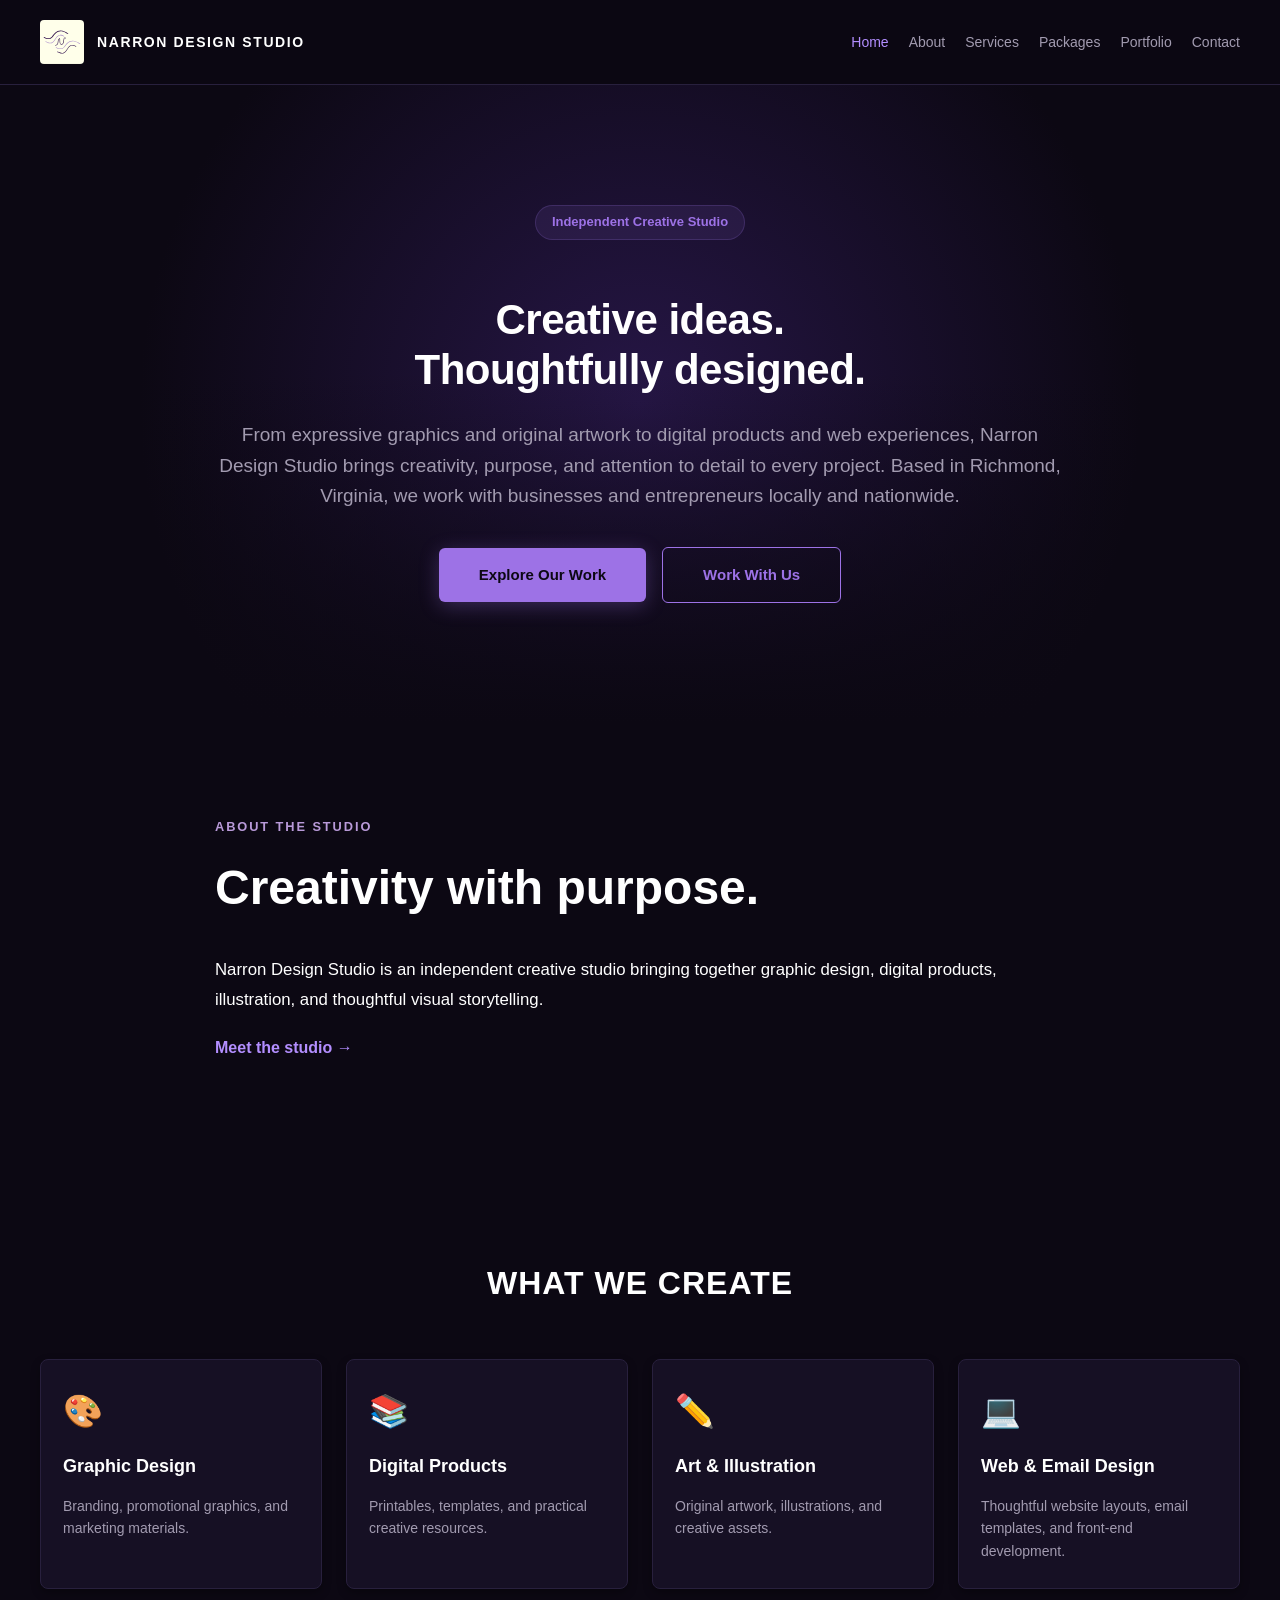
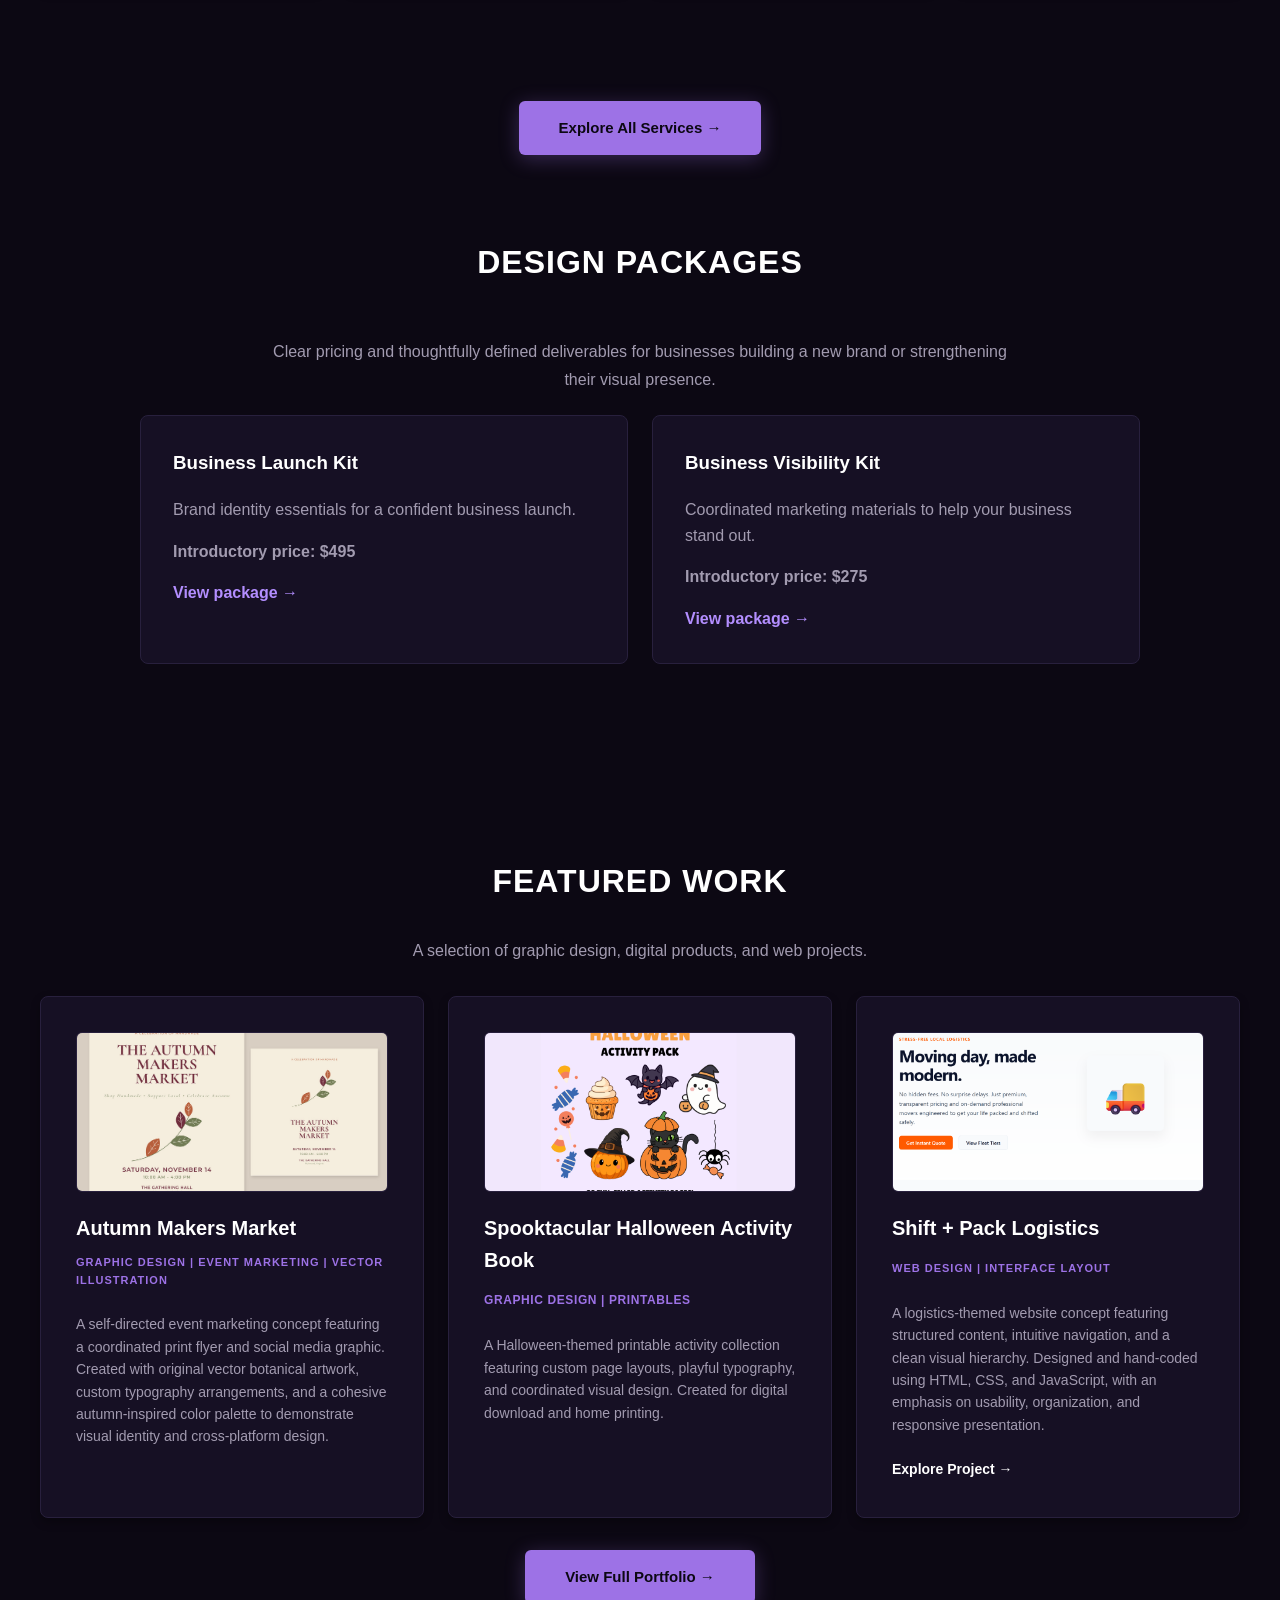
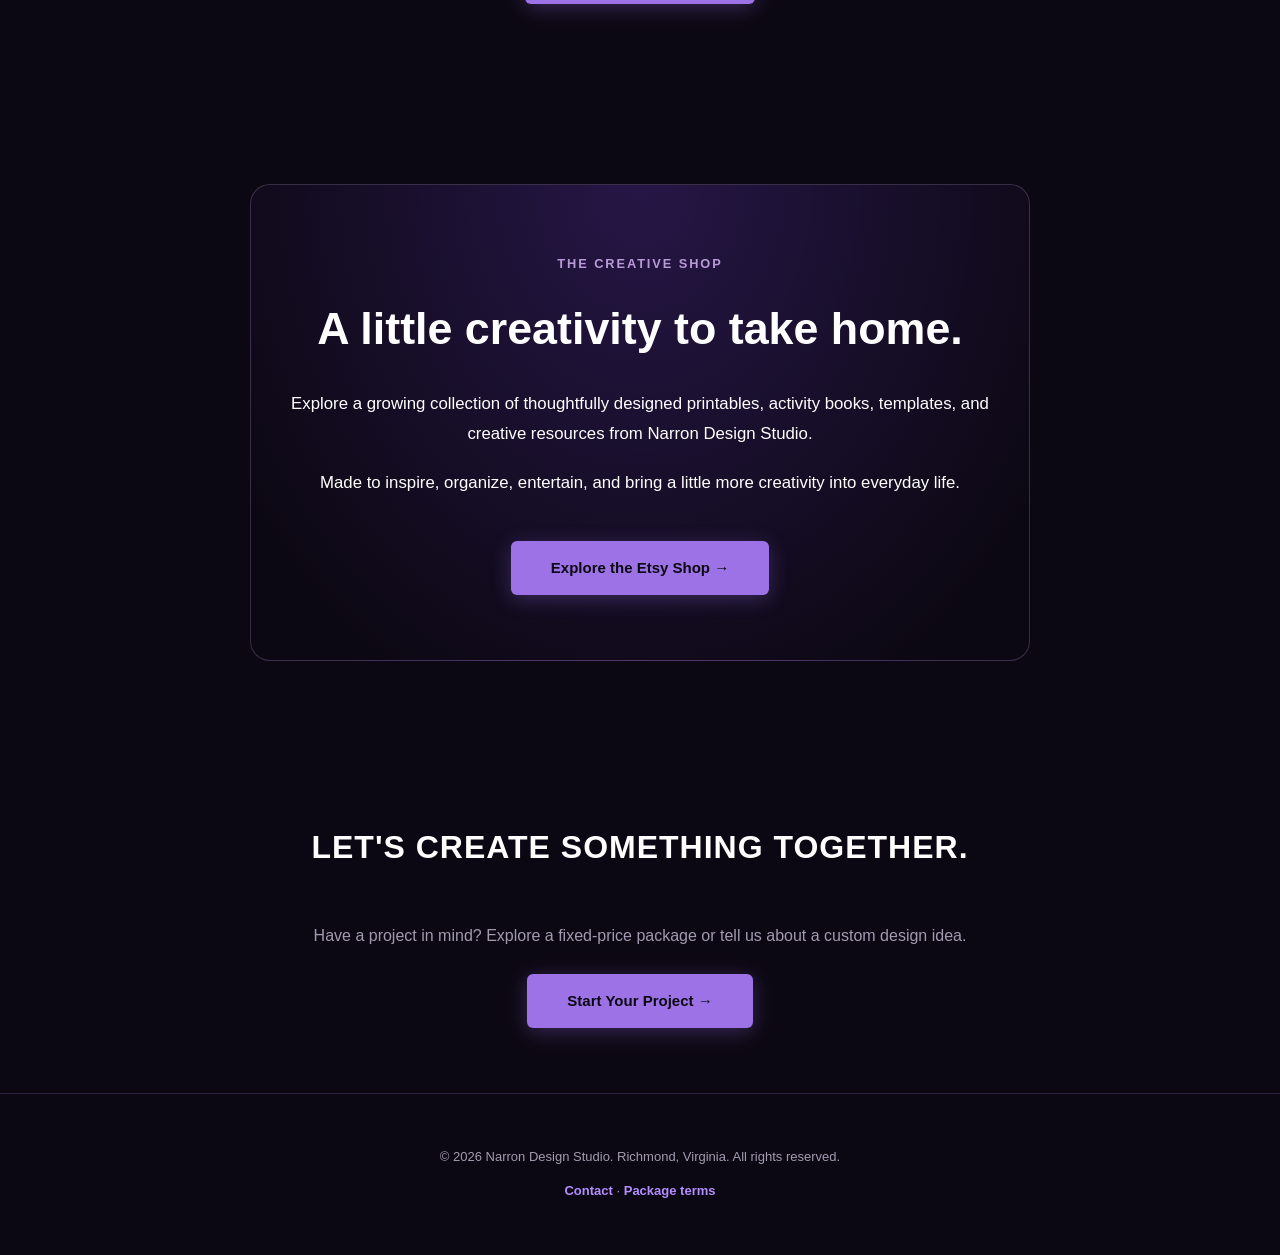
==== commit 11ef3b80: "Optimize NDS website content and local SEO" ====
--- a/index.html
+++ b/index.html
@@ -5,7 +5,7 @@
 <meta charset="utf-8"/>
 <meta content="width=device-width, initial-scale=1.0" name="viewport"/>
 <title>
-   Narron Design Studio | Graphic Design &amp; Creative Services
+   Narron Design Studio | Graphic Design &amp; Creative Services in Richmond, VA
   </title>
 <meta content="Independent creative studio offering graphic design, branding, illustration, digital products and marketing materials in Richmond, VA and remotely." name="description"/>
 <link href="https://narrondesign.studio/" rel="canonical"/>
@@ -76,9 +76,11 @@
      </h1>
 <p>
       From expressive graphics and original artwork
-      to digital products and web experiences,
-      Narron Design Studio brings creativity,
-      purpose, and attention to detail to every project.
+to digital products and web experiences,
+Narron Design Studio brings creativity,
+purpose, and attention to detail to every project.
+Based in Richmond, Virginia, we work with
+businesses and entrepreneurs locally and nationwide.
      </p>
 <div class="hero-actions">
 <a class="cta-btn" href="portfolio.html">
@@ -263,7 +265,7 @@
 </main>
 <footer class="studio-footer">
 <p>
-    © 2026 Narron Design Studio. All rights reserved.
+    © 2026 Narron Design Studio. Richmond, Virginia. All rights reserved.
    </p>
 <p>
 <a class="text-link" href="contact.html">
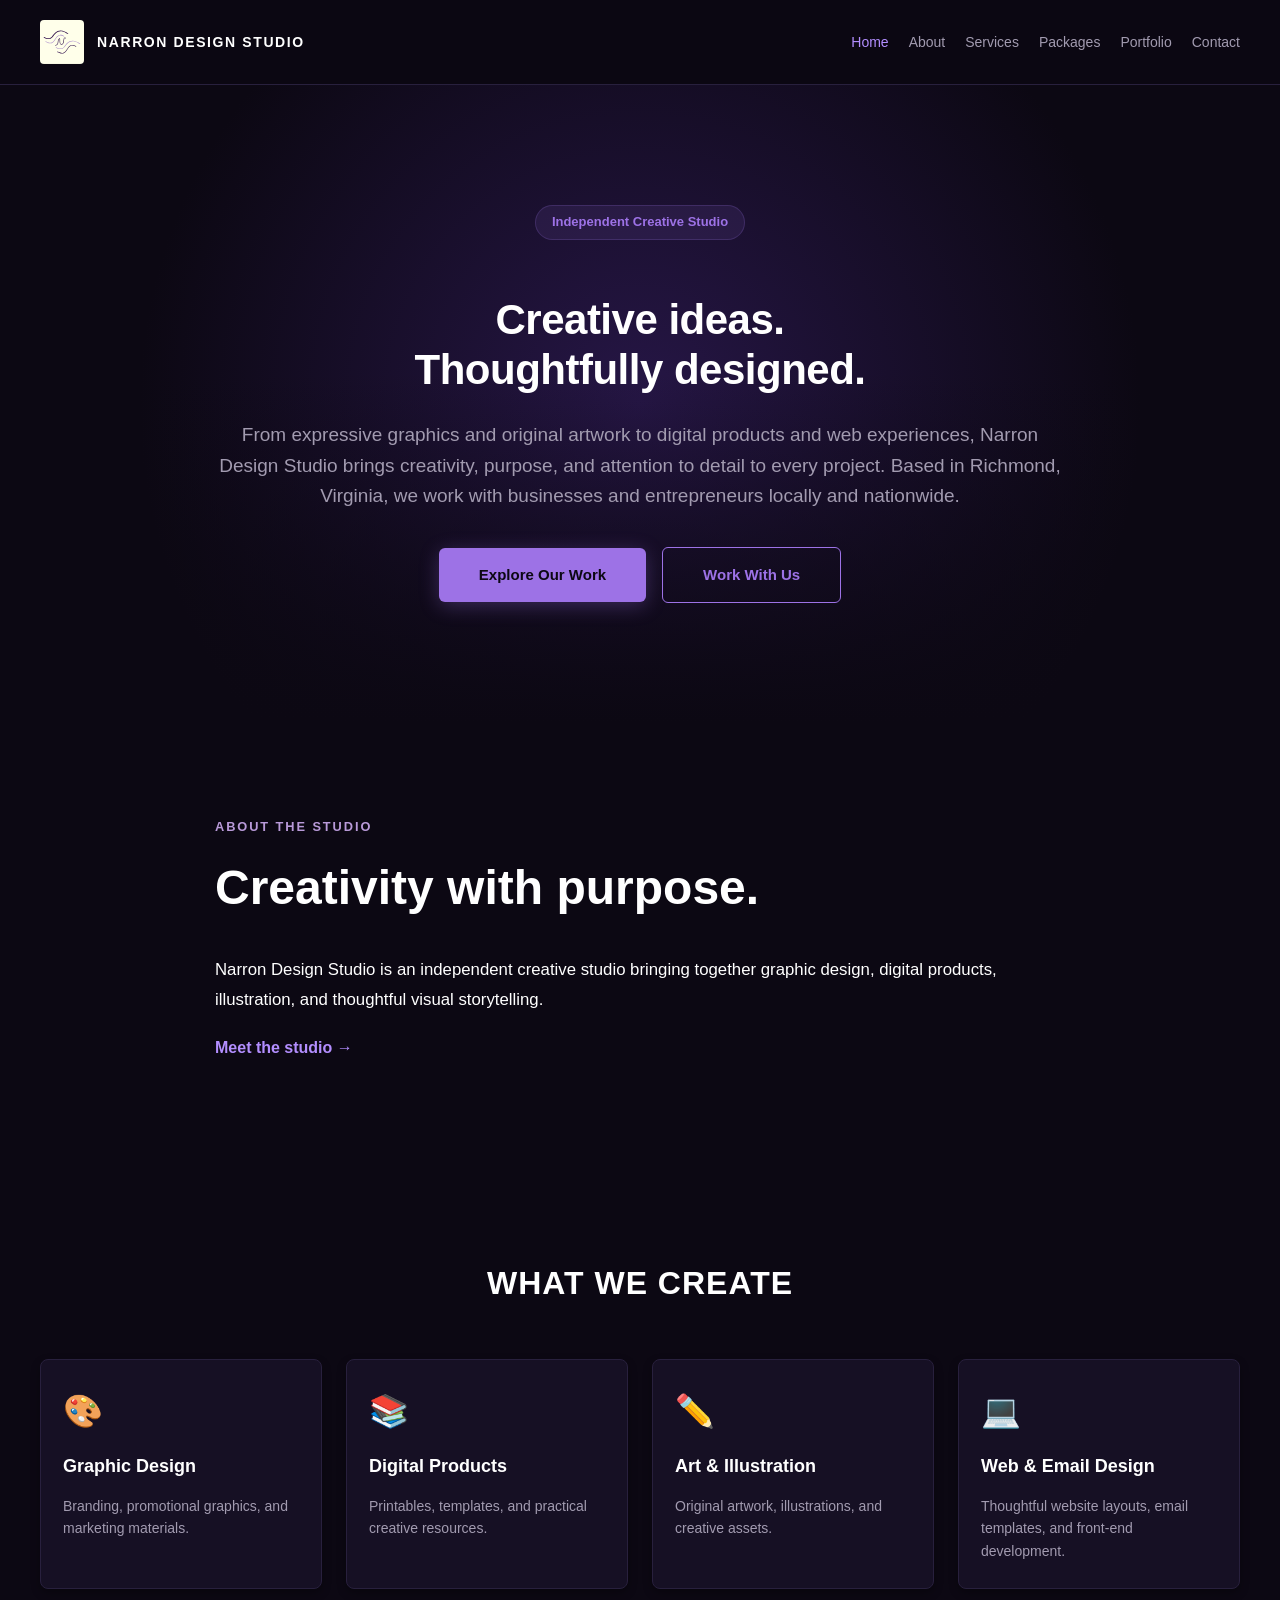
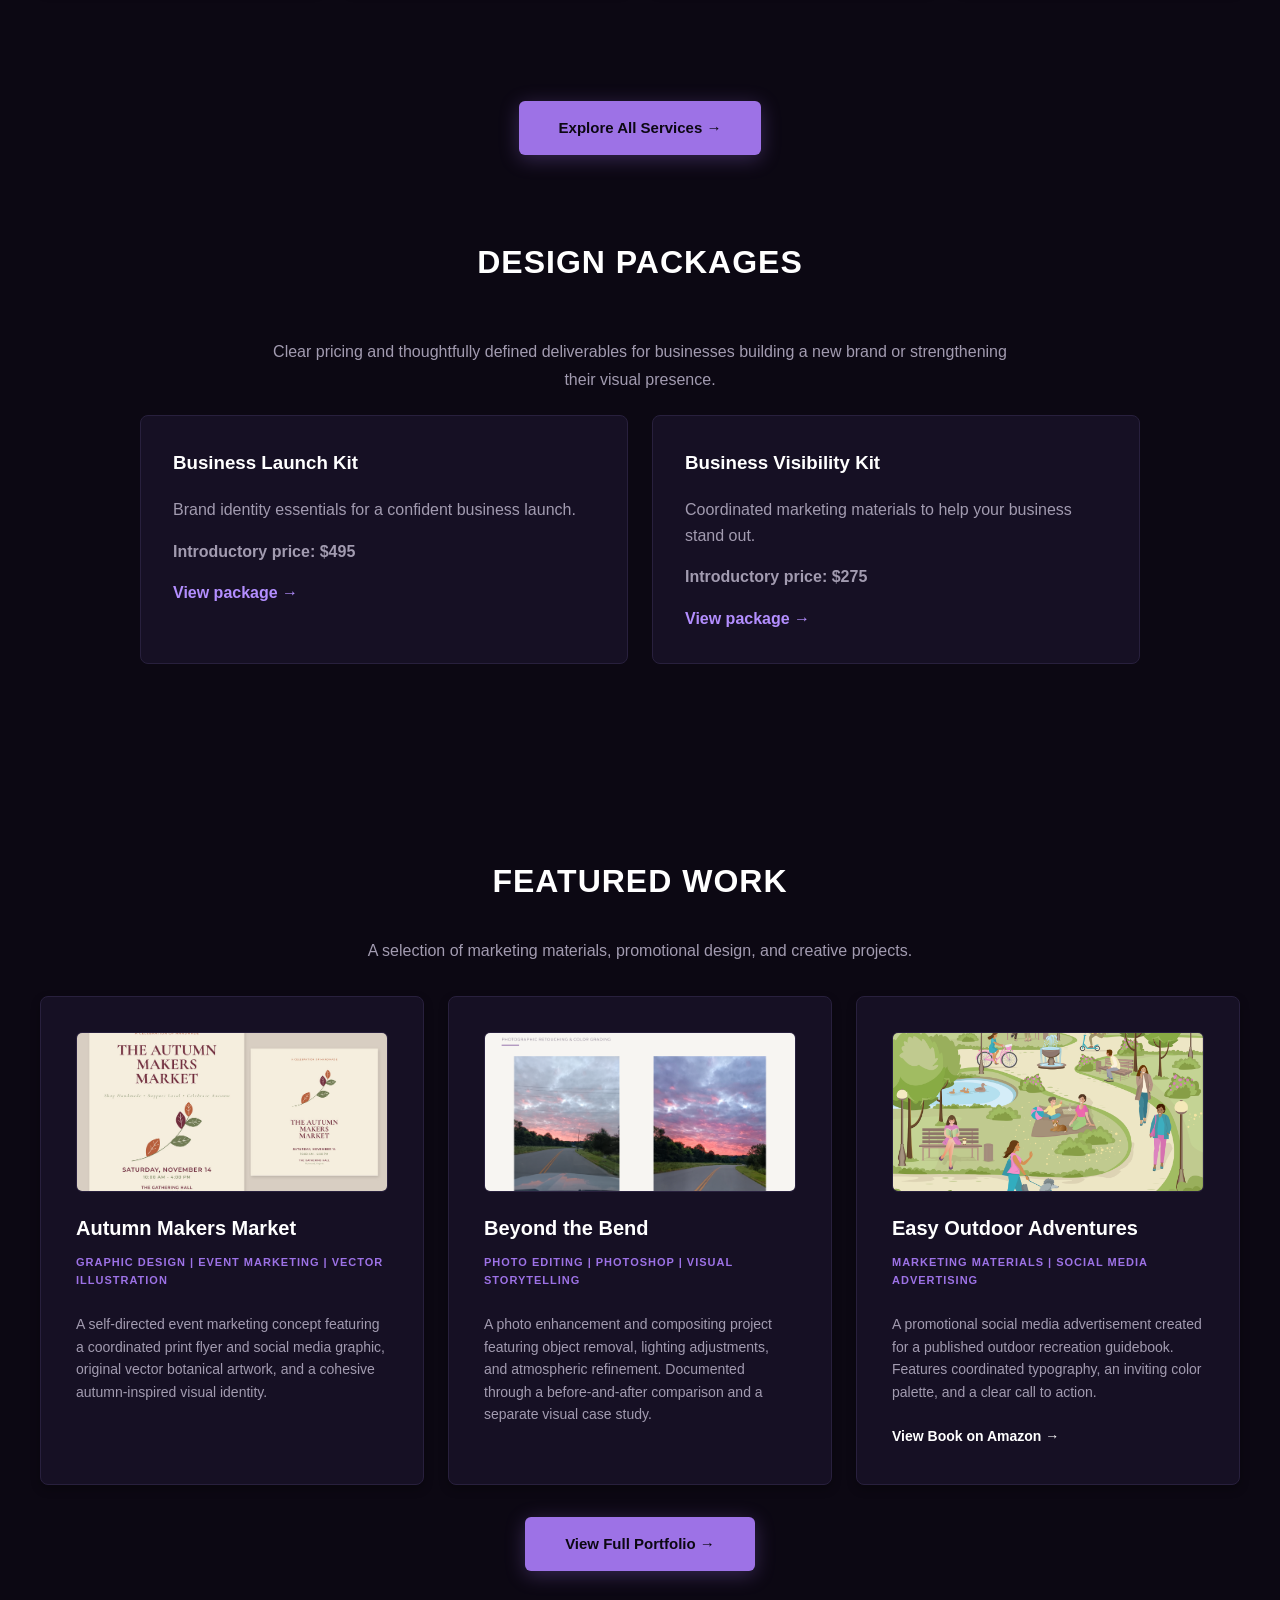
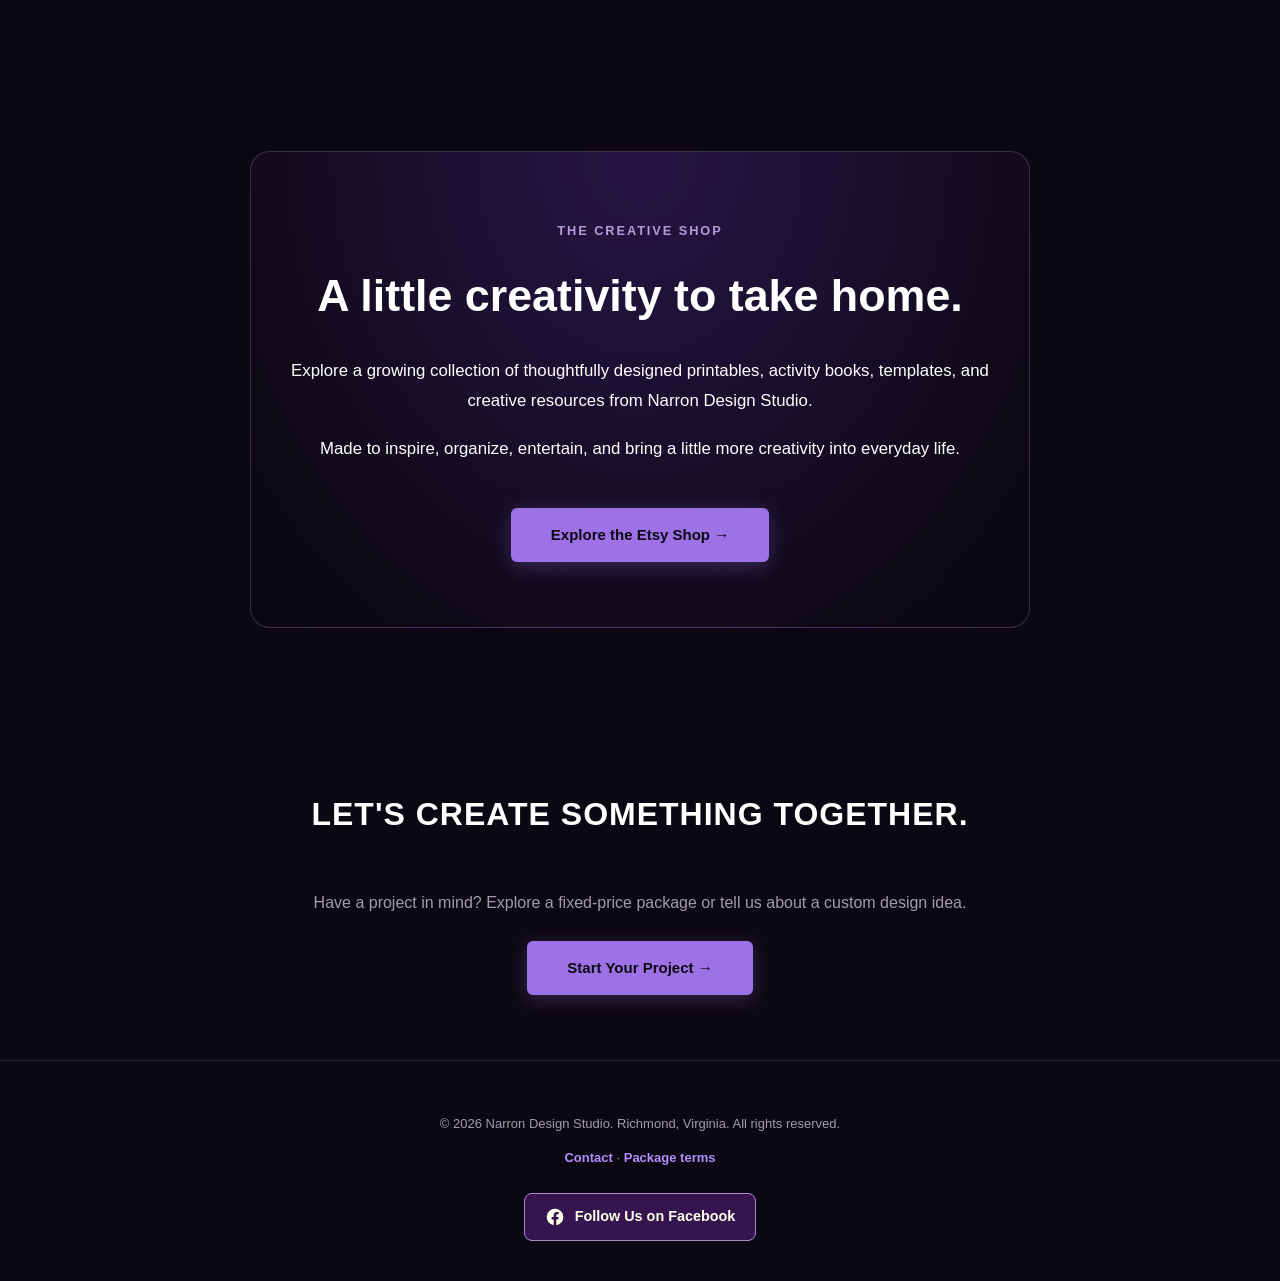
==== commit 242634ec: "Update portfolio projects and add Facebook links" ====
--- a/index.html
+++ b/index.html
@@ -163,72 +163,108 @@
 </div>
 </div>
 </section>
+
 <section class="portfolio-section home-featured">
-<h2 class="section-title">
-     Featured Work
-    </h2>
-<p class="portfolio-intro">
-     A selection of graphic design, digital products, and web projects.
-    </p>
-<div class="portfolio-grid">
-<div class="portfolio-item" data-category="graphic">
-<div class="image-wrapper">
-<img alt="Autumn Makers Market concept campaign featuring a print flyer and matching social media graphic with original botanical illustration" src="Autumn_Makers_Market_Portfolio.jpg" style="width: 100%; height: 100%; object-fit: cover; display: block;"/>
-</div>
-<h3>
-       Autumn Makers Market
-      </h3>
-<span class="project-tag">
-       Graphic Design | Event Marketing | Vector Illustration
+  <h2 class="section-title">Featured Work</h2>
+
+  <p class="portfolio-intro">
+    A selection of marketing materials, promotional design,
+    and creative projects.
+  </p>
+
+  <div class="portfolio-grid">
+
+    <!-- Autumn Makers Market -->
+    <div class="portfolio-item" data-category="graphic">
+      <div class="image-wrapper">
+        <img
+          src="Autumn_Makers_Market_Portfolio.jpg"
+          alt="Autumn Makers Market flyer and coordinated social media graphic"
+          loading="lazy"
+        />
+      </div>
+
+      <h3>Autumn Makers Market</h3>
+      <span class="project-tag">
+        Graphic Design | Event Marketing | Vector Illustration
       </span>
-<p>
-       A self-directed event marketing concept featuring a coordinated print flyer and social media graphic. Created with original vector botanical artwork, custom typography arrangements, and a cohesive autumn-inspired color palette to demonstrate visual identity and cross-platform design.
+      <p>
+        A self-directed event marketing concept featuring a
+        coordinated print flyer and social media graphic,
+        original vector botanical artwork, and a cohesive
+        autumn-inspired visual identity.
       </p>
-</div>
-<div class="portfolio-item" data-category="graphic products">
-<div class="image-wrapper">
-<img alt="Spooktacular Halloween Activity Book cover" loading="lazy" src="Spooktacular.png"/>
-</div>
-<div class="portfolio-info">
-<h3>
-        Spooktacular Halloween Activity Book
-       </h3>
-<span class="project-category">
-        Graphic Design | Printables
-       </span>
-<p>
-        A Halloween-themed printable activity collection
-      featuring custom page layouts, playful typography,
-      and coordinated visual design. Created for
-      digital download and home printing.
-       </p>
-</div>
-</div>
-<div class="portfolio-item" data-category="web">
-<div class="image-wrapper">
-<img alt="Shift + Pack Logistics Preview" src="shift-pack.png" style="width: 100%; height: 100%; object-fit: cover; display: block;"/>
-</div>
-<h3>
-       Shift + Pack Logistics
-      </h3>
-<span class="project-tag">
-       Web Design | Interface Layout
+    </div>
+
+    <!-- Beyond the Bend -->
+    <div class="portfolio-item" data-category="graphic">
+      <div class="image-wrapper">
+        <img
+          src="BTB_Before_After.png"
+          alt="Beyond the Bend photo editing before and after comparison"
+          loading="lazy"
+        />
+      </div>
+
+      <h3>Beyond the Bend</h3>
+      <span class="project-tag">
+        Photo Editing | Photoshop | Visual Storytelling
       </span>
-<p>
-       A logistics-themed website concept featuring structured content, intuitive navigation, and a clean visual hierarchy. Designed and hand-coded using HTML, CSS, and JavaScript, with an emphasis on usability, organization, and responsive presentation.
+      <p>
+        A photo enhancement and compositing project featuring
+        object removal, lighting adjustments, and atmospheric
+        refinement. Documented through a before-and-after
+        comparison and a separate visual case study.
       </p>
-<!-- Replace with your actual live GitHub pages link when ready! -->
-<a class="view-link" href="https://anarron-dev.github.io/shift-pack-moving/" target="_blank">
-       Explore Project →
-      </a>
-</div>
-</div>
-<div class="section-action">
-<a class="cta-btn" href="portfolio.html">
+    </div>
+
+    <!-- Easy Outdoor Adventures -->
+    <div class="portfolio-item" data-category="graphic">
+      <div class="image-wrapper">
+        <a
+          href="https://www.amazon.com/dp/B0GGB2LH56"
+          target="_blank"
+          rel="noopener noreferrer"
+          aria-label="View Easy Outdoor Adventures on Amazon"
+        >
+          <img
+            src="Outdoor_Adventures_Portfolio.png"
+            alt="Easy Outdoor Adventures promotional advertisement for a Richmond parks guidebook"
+            loading="lazy"
+          />
+        </a>
+      </div>
+
+      <h3>Easy Outdoor Adventures</h3>
+      <span class="project-tag">
+        Marketing Materials | Social Media Advertising
+      </span>
+      <p>
+        A promotional social media advertisement created for
+        a published outdoor recreation guidebook. Features
+        coordinated typography, an inviting color palette,
+        and a clear call to action.
+      </p>
+
+      <a
+        class="view-link"
+        href="https://www.amazon.com/dp/B0GGB2LH56"
+        target="_blank"
+        rel="noopener noreferrer"
+      >
+        View Book on Amazon →
+      </a>
+    </div>
+
+  </div>
+
+  <div class="section-action">
+    <a class="cta-btn" href="portfolio.html">
       View Full Portfolio →
-     </a>
-</div>
-</section>
+    </a>
+  </div>
+</section>
+
 <section class="shop-section" id="shop">
 <div class="shop-container">
 <span class="section-eyebrow">
@@ -263,19 +299,38 @@
     </a>
 </section>
 </main>
+
 <footer class="studio-footer">
-<p>
+  <p>
     © 2026 Narron Design Studio. Richmond, Virginia. All rights reserved.
-   </p>
-<p>
-<a class="text-link" href="contact.html">
-     Contact
-    </a>
+  </p>
+
+  <p class="footer-links">
+    <a class="text-link" href="contact.html">Contact</a>
     ·
-    <a class="text-link" href="packages.html#terms">
-     Package terms
-    </a>
-</p>
+    <a class="text-link" href="packages.html#terms">Package terms</a>
+  </p>
+
+  <a
+    class="facebook-btn"
+    href="https://www.facebook.com/profile.php?id=61595715270686"
+    target="_blank"
+    rel="noopener noreferrer"
+    aria-label="Visit Narron Design Studio on Facebook"
+  >
+    <svg
+      xmlns="http://www.w3.org/2000/svg"
+      width="20"
+      height="20"
+      viewBox="0 0 24 24"
+      fill="currentColor"
+      aria-hidden="true"
+    >
+      <path d="M22 12a10 10 0 1 0-11.56 9.88v-6.99H7.9V12h2.54V9.8c0-2.5 1.49-3.89 3.77-3.89 1.09 0 2.23.2 2.23.2v2.46h-1.26c-1.24 0-1.63.77-1.63 1.56V12h2.77l-.44 2.89h-2.33v6.99A10 10 0 0 0 22 12z"/>
+    </svg>
+    Follow Us on Facebook
+  </a>
 </footer>
+
 </body>
 </html>
--- a/styles.css
+++ b/styles.css
@@ -606,3 +606,56 @@
 /* Services page: balanced 2-by-2 desktop grid */
 .services-section .services-grid:not(:has(.home-service-card)) {grid-template-columns:repeat(2,minmax(0,1fr));max-width:1100px}
 @media(max-width:650px){.services-section .services-grid:not(:has(.home-service-card)){grid-template-columns:1fr}}
+
+
+/* Beyond the Bend portfolio gallery */
+
+.project-gallery {
+  display: grid;
+  grid-template-columns: 1fr;
+  gap: 12px;
+  margin-top: 20px;
+}
+
+.project-gallery img {
+  display: block;
+  width: 100%;
+  height: auto;
+  border-radius: 8px;
+}
+
+/* Facebook footer button */
+
+.facebook-btn {
+  display: inline-flex;
+  align-items: center;
+  justify-content: center;
+  gap: 10px;
+  padding: 11px 20px;
+  margin-top: 12px;
+  background-color: #35154f;
+  color: #ffffea;
+  border: 1px solid #a98bcb;
+  border-radius: 8px;
+  font-weight: 600;
+  font-size: 0.9rem;
+  text-decoration: none;
+  transition: background-color 0.2s ease,
+              transform 0.2s ease;
+}
+
+.facebook-btn:hover {
+  background-color: #542873;
+  transform: translateY(-2px);
+}
+
+.facebook-btn:focus-visible {
+  outline: 3px solid #a98bcb;
+  outline-offset: 3px;
+}
+
+.facebook-btn svg {
+  width: 20px;
+  height: 20px;
+  flex-shrink: 0;
+}
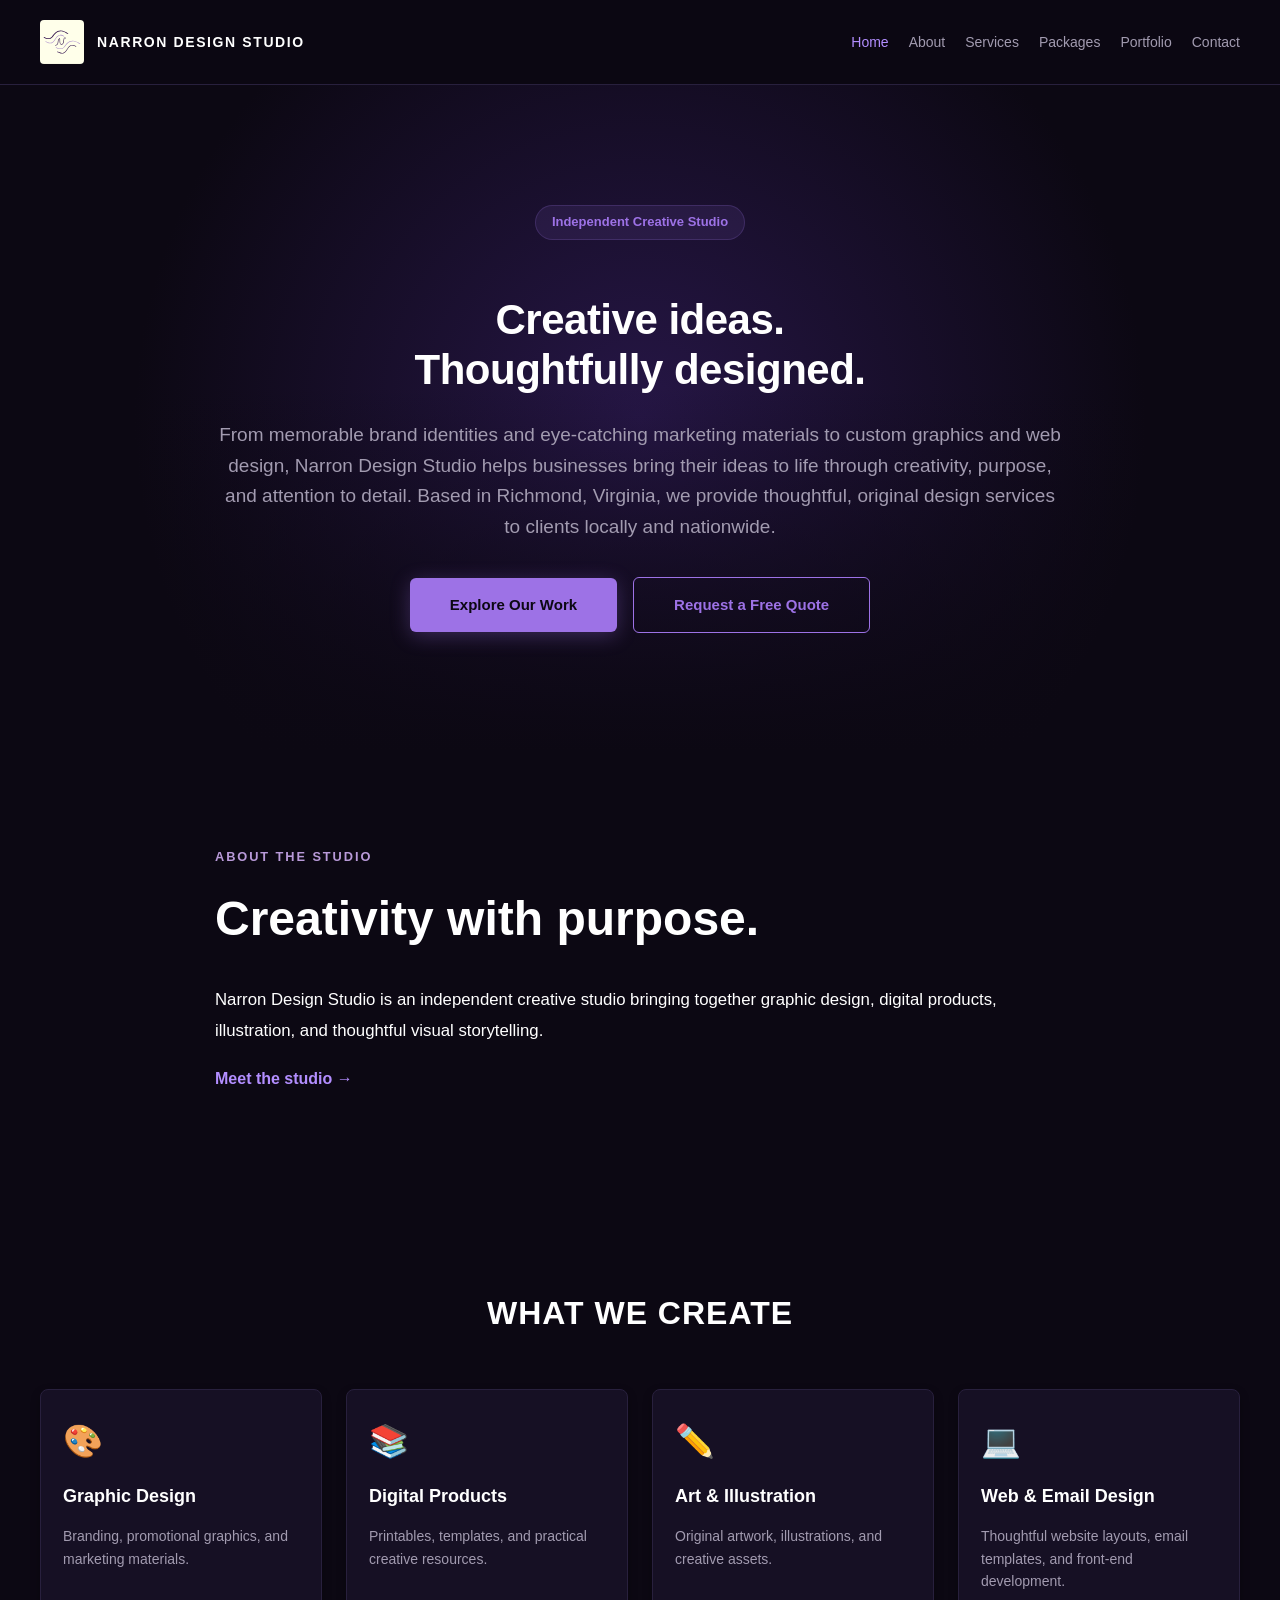
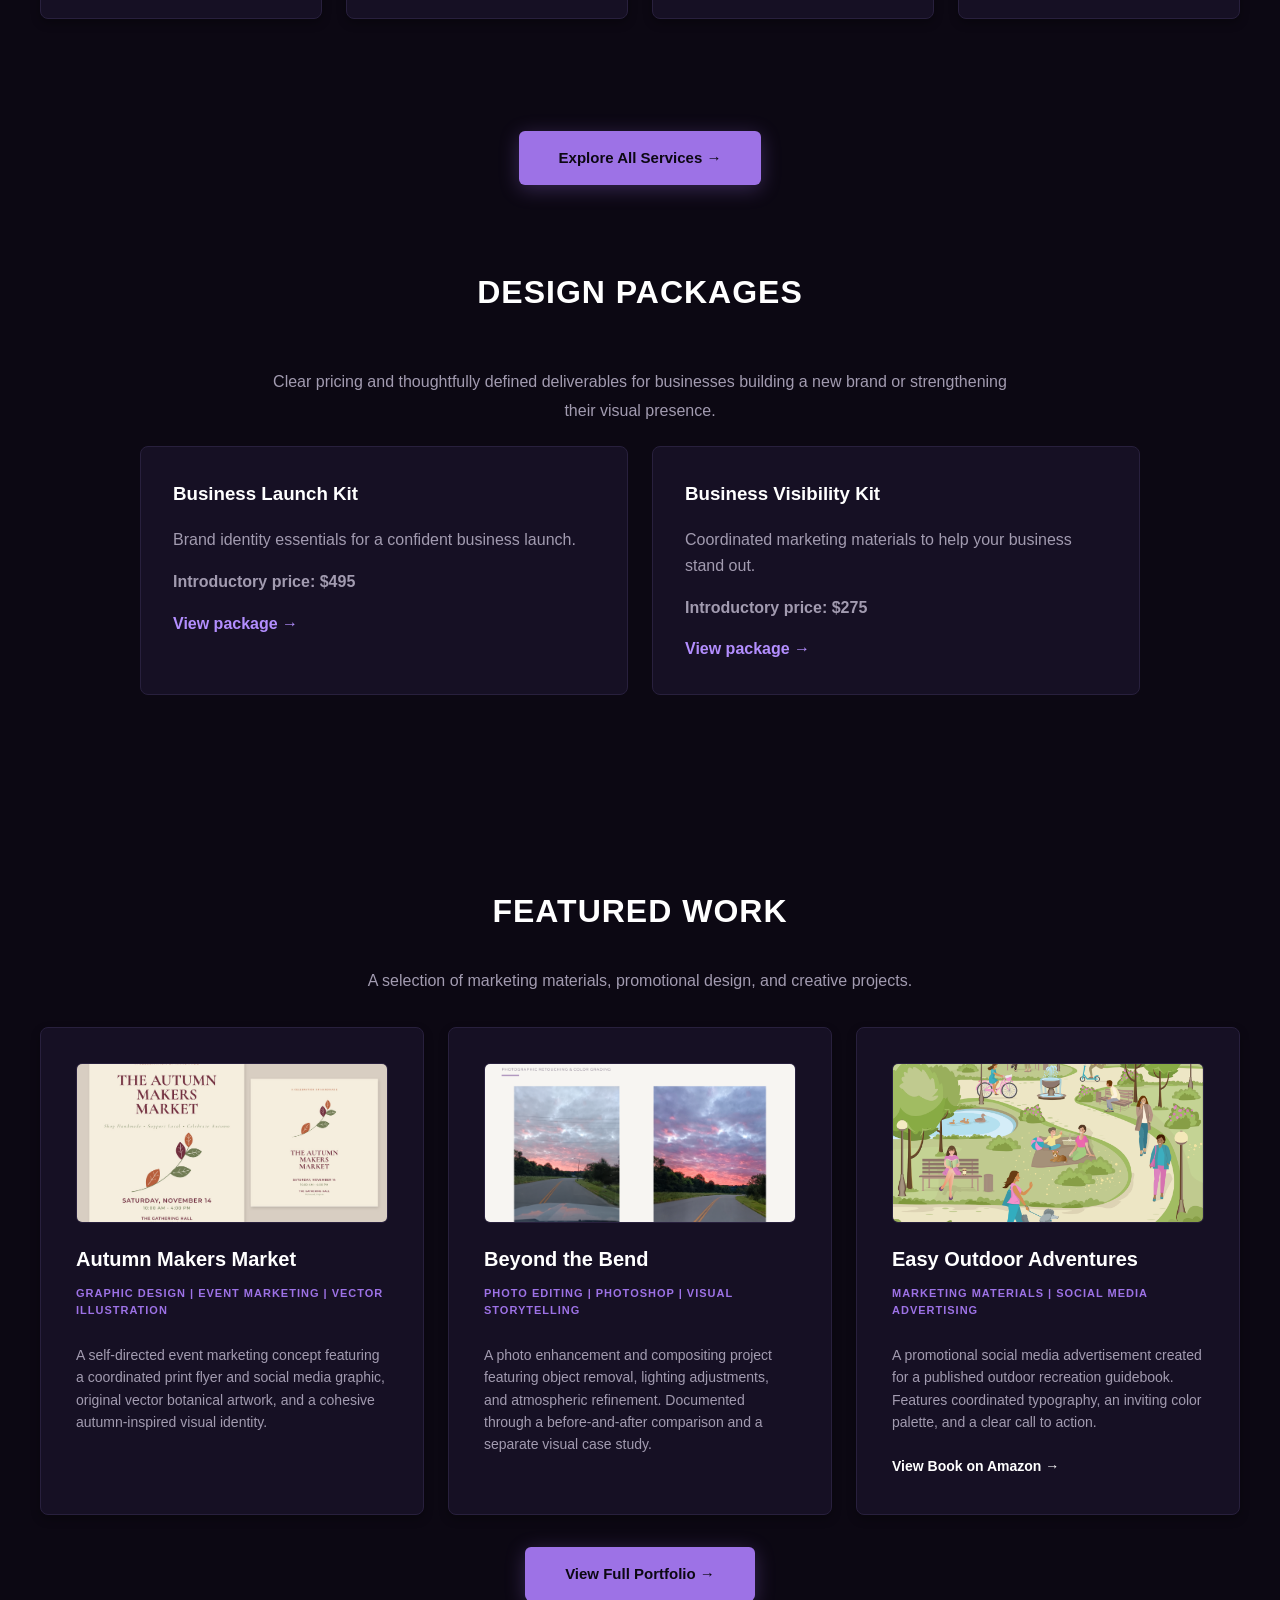
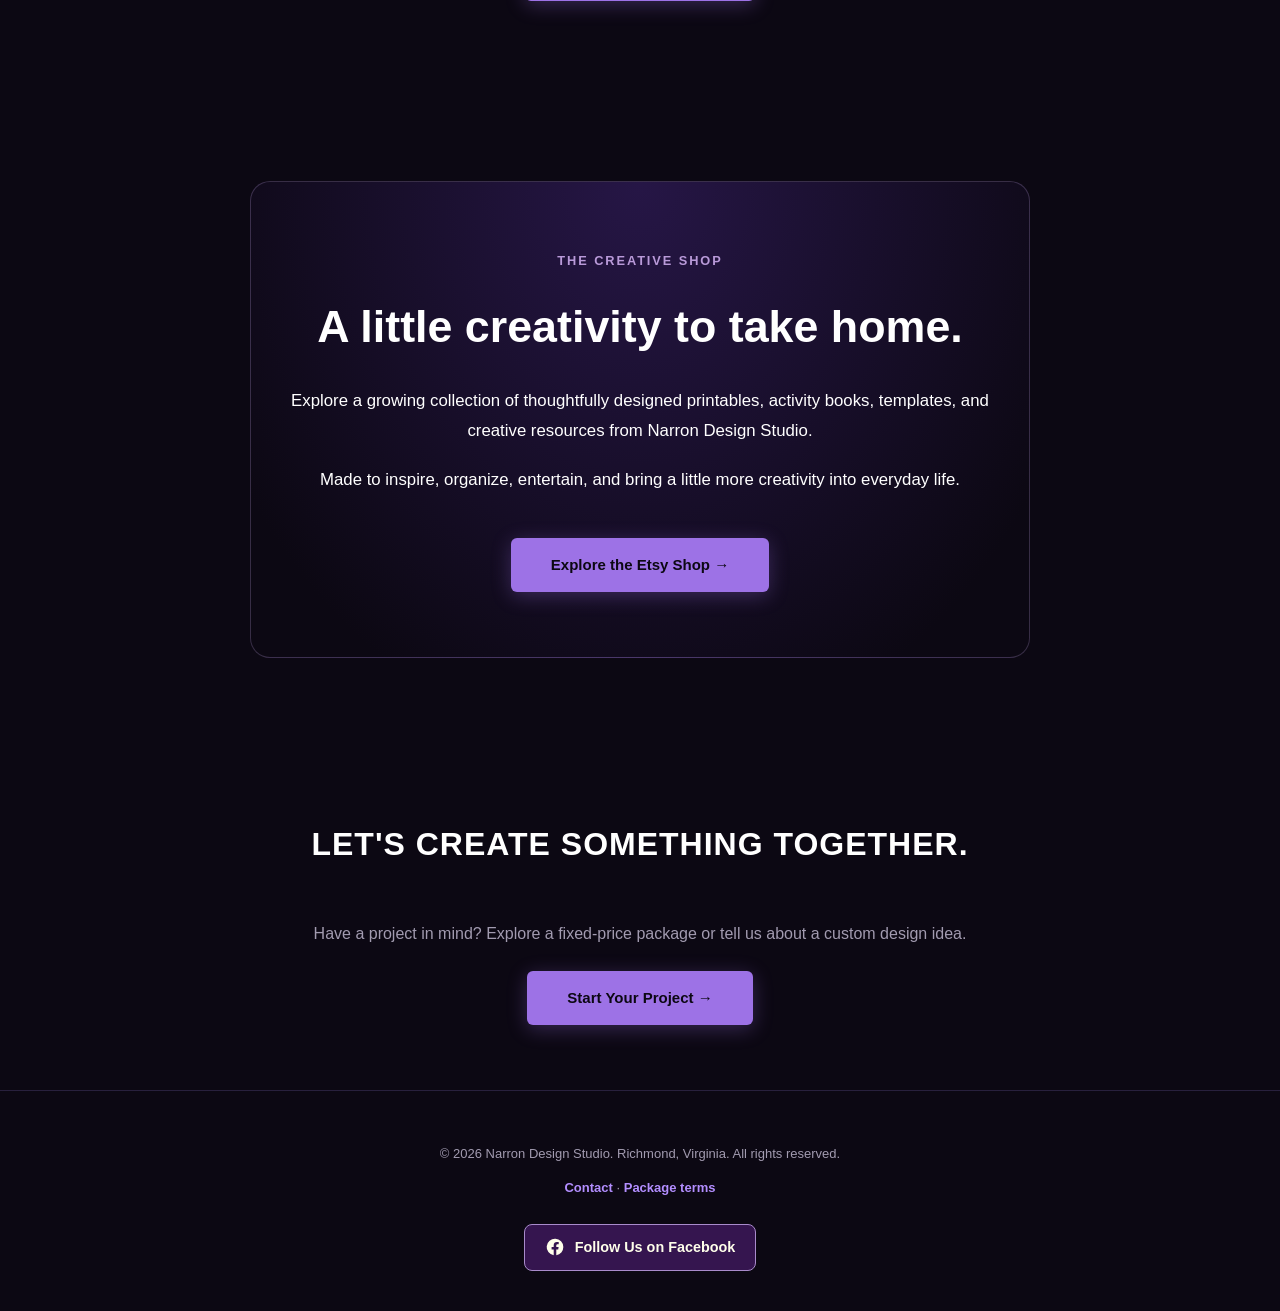
==== commit 083ed035: "Add three design packages and update permanent pricing" ====
--- a/index.html
+++ b/index.html
@@ -75,19 +75,15 @@
       Thoughtfully designed.
      </h1>
 <p>
-      From expressive graphics and original artwork
-to digital products and web experiences,
-Narron Design Studio brings creativity,
-purpose, and attention to detail to every project.
-Based in Richmond, Virginia, we work with
-businesses and entrepreneurs locally and nationwide.
-     </p>
+    From memorable brand identities and eye-catching marketing materials to custom graphics and web design, Narron Design Studio helps businesses bring their ideas to life through creativity,
+purpose, and attention to detail. Based in Richmond, Virginia, we provide thoughtful, original design services to clients locally and nationwide.
+   </p>
 <div class="hero-actions">
 <a class="cta-btn" href="portfolio.html">
        Explore Our Work
       </a>
 <a class="cta-btn cta-secondary" href="contact.html">
-       Work With Us
+       Request a Free Quote
       </a>
 </div>
 </div>
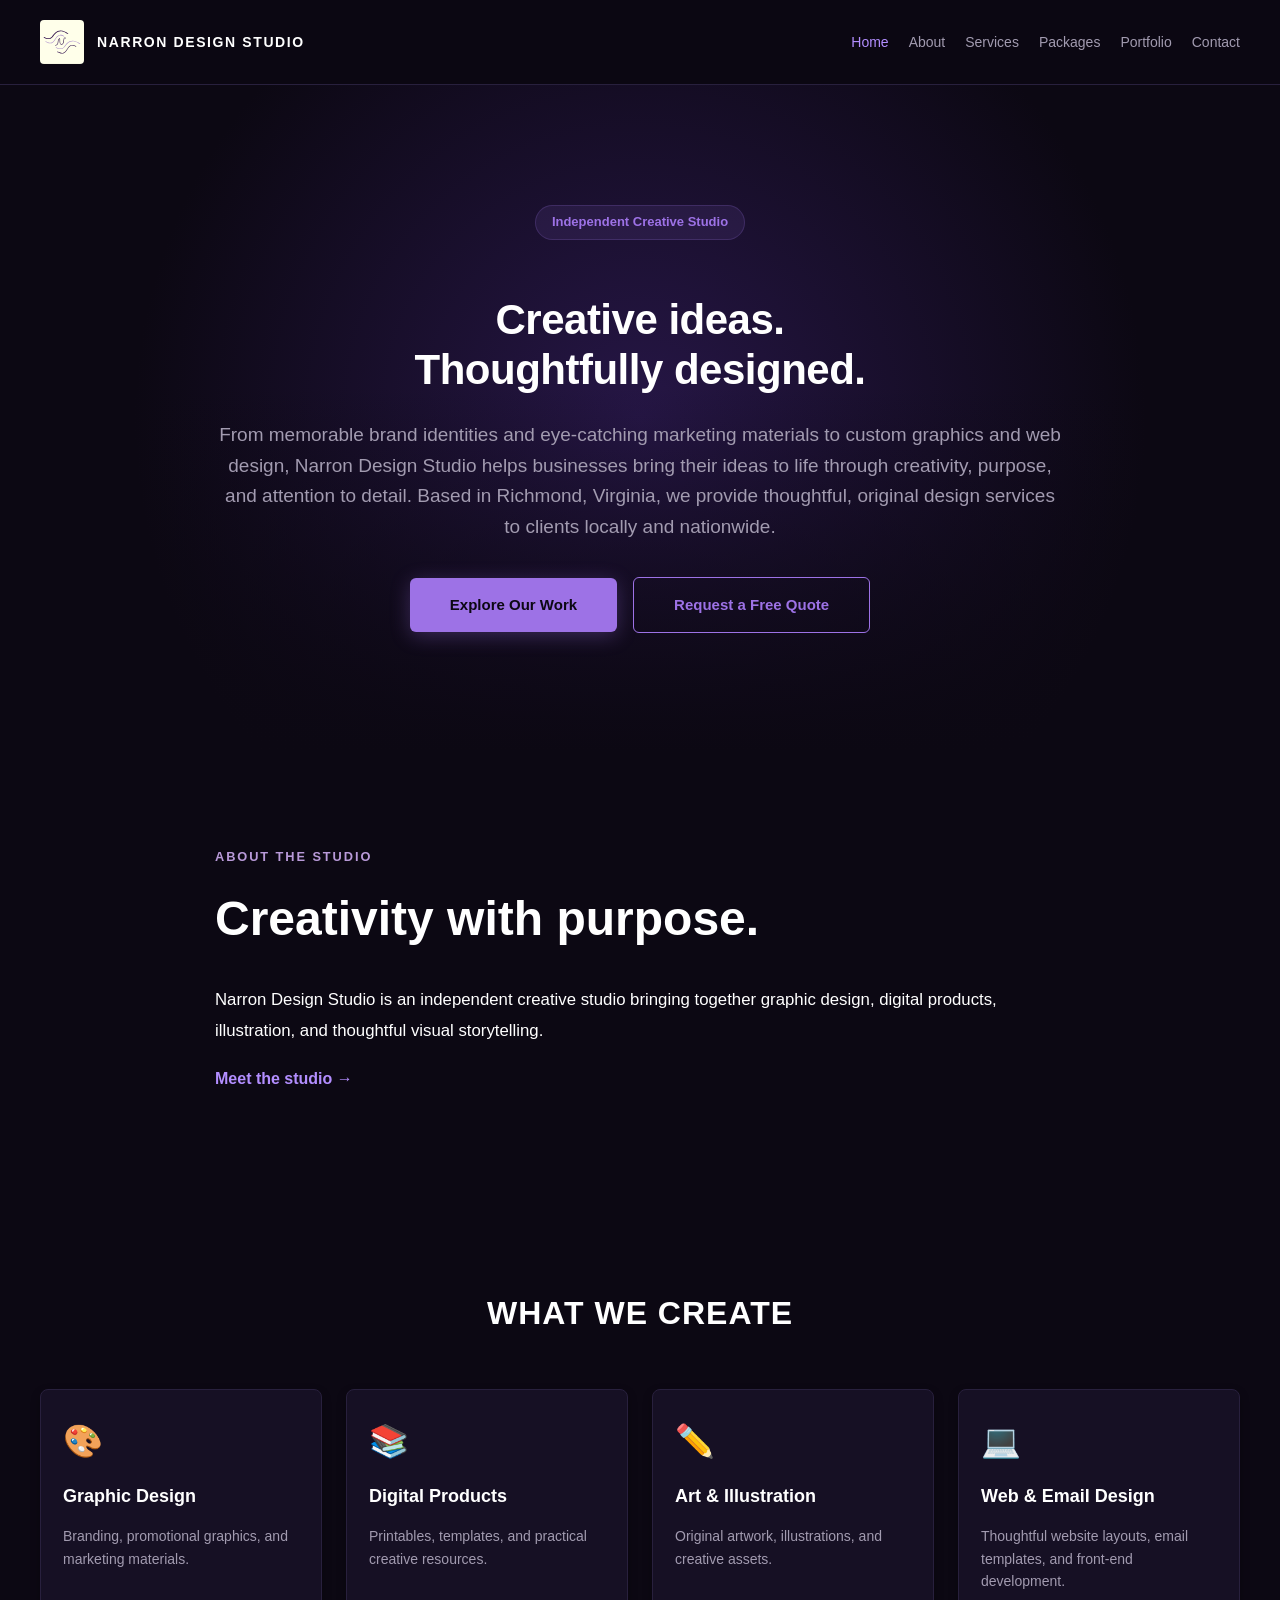
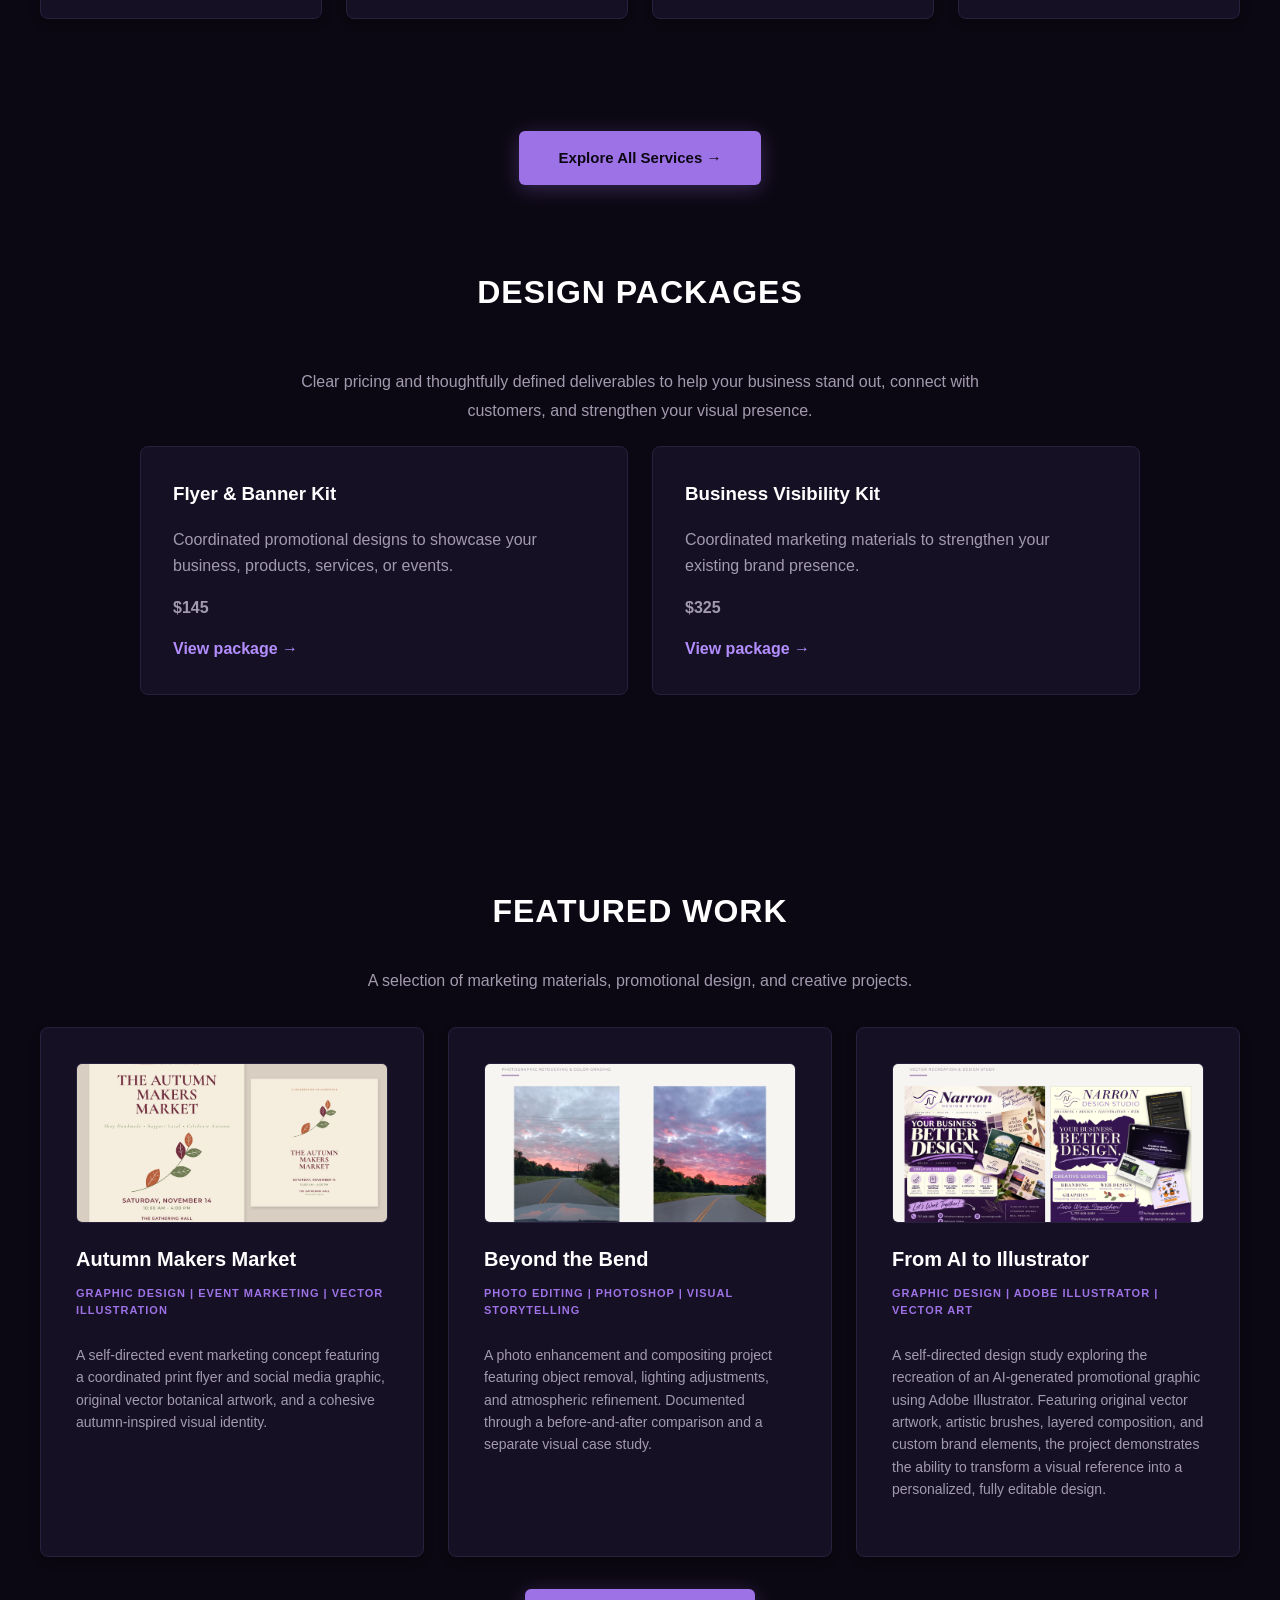
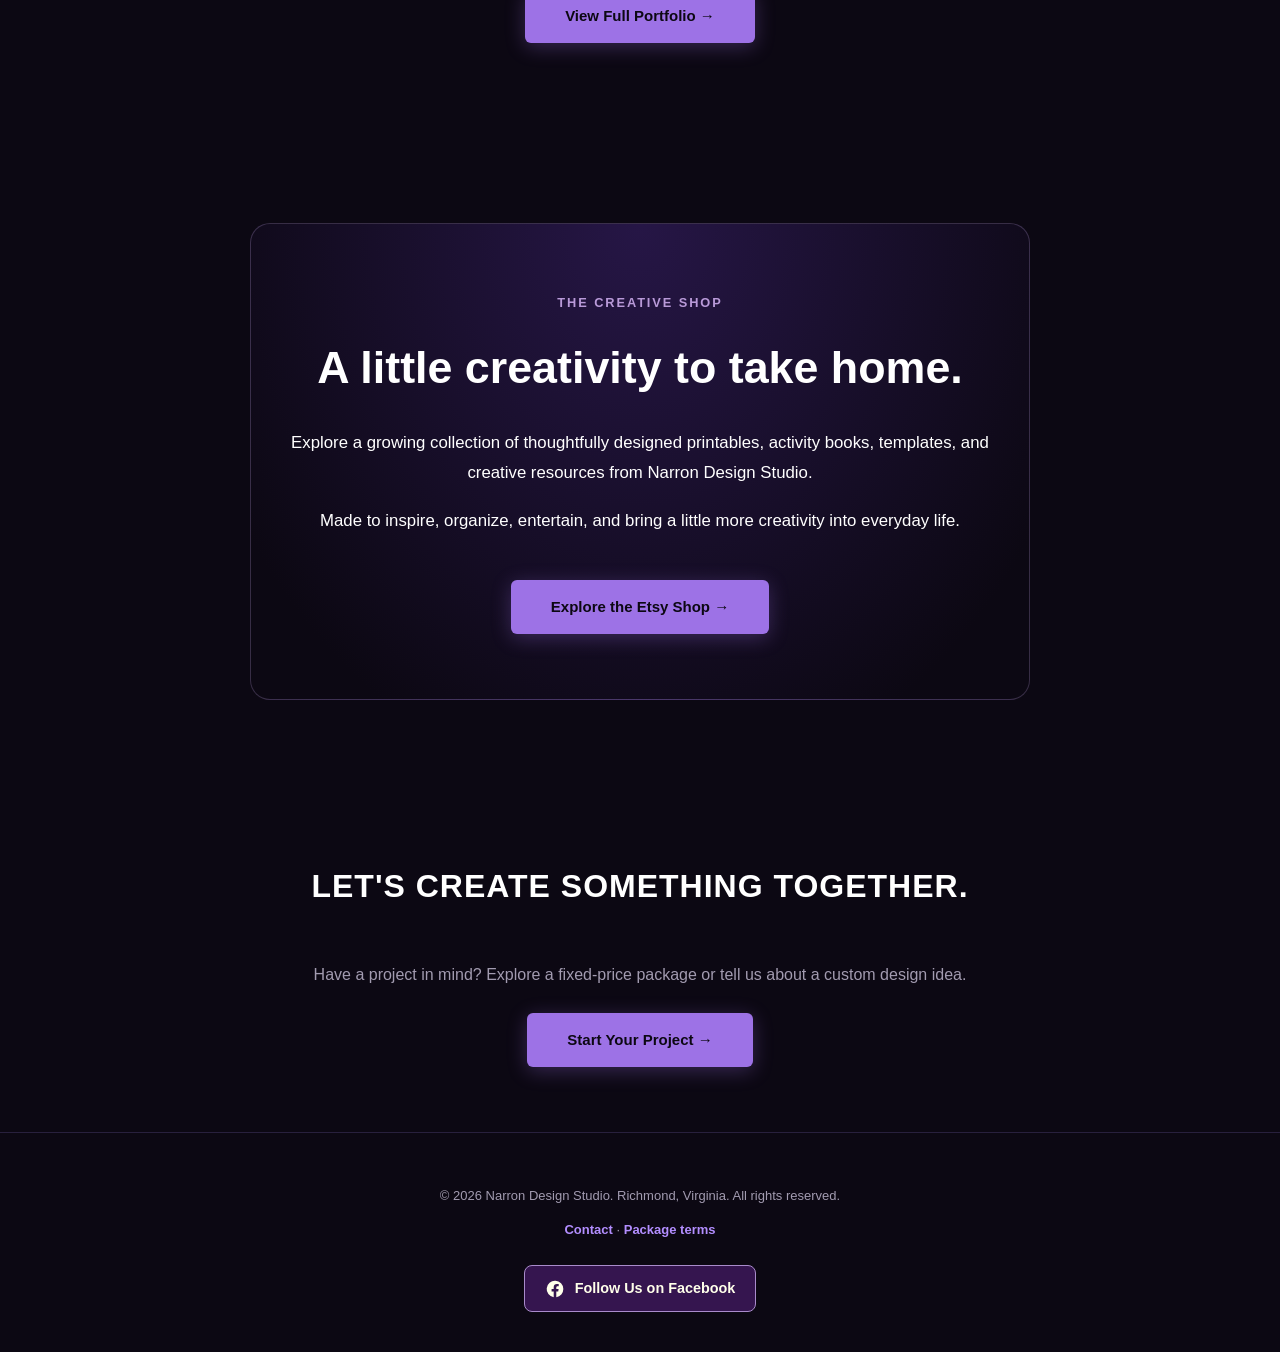
==== commit 0285e7bf: "Added portfolio item, javascript image viewer, and updated homepage" ====
--- a/index.html
+++ b/index.html
@@ -115,49 +115,53 @@
      Explore All Services →
     </a>
 </div>
+
 <section class="content-section">
-<div class="content-container">
-<h2 class="section-title">
-      Design Packages
-     </h2>
-<p class="section-copy" style="text-align:center">
-      Clear pricing and thoughtfully defined deliverables for businesses building a new brand or strengthening their visual presence.
-     </p>
-<div class="preview-grid">
-<div class="preview-card">
-<h3>
-        Business Launch Kit
-       </h3>
-<p>
-        Brand identity essentials for a confident business launch.
-       </p>
-<p>
-<strong>
-         Introductory price: $495
-        </strong>
-</p>
-<a class="text-link" href="packages.html#launch">
-        View package →
-       </a>
-</div>
-<div class="preview-card">
-<h3>
-        Business Visibility Kit
-       </h3>
-<p>
-        Coordinated marketing materials to help your business stand out.
-       </p>
-<p>
-<strong>
-         Introductory price: $275
-        </strong>
-</p>
-<a class="text-link" href="packages.html#visibility">
-        View package →
-       </a>
-</div>
-</div>
-</div>
+  <div class="content-container">
+    <h2 class="section-title">Design Packages</h2>
+
+    <p class="section-copy" style="text-align:center">
+      Clear pricing and thoughtfully defined deliverables
+      to help your business stand out, connect with customers,
+      and strengthen your visual presence.
+    </p>
+
+    <div class="preview-grid">
+
+      <!-- Flyer & Banner Kit -->
+      <div class="preview-card">
+        <h3>Flyer & Banner Kit</h3>
+
+        <p>
+          Coordinated promotional designs to showcase
+          your business, products, services, or events.
+        </p>
+
+        <p><strong>$145</strong></p>
+
+        <a class="text-link" href="packages.html#flyer-banner">
+          View package →
+        </a>
+      </div>
+
+      <!-- Business Visibility Kit -->
+      <div class="preview-card">
+        <h3>Business Visibility Kit</h3>
+
+        <p>
+          Coordinated marketing materials to strengthen
+          your existing brand presence.
+        </p>
+
+        <p><strong>$325</strong></p>
+
+        <a class="text-link" href="packages.html#visibility">
+          View package →
+        </a>
+      </div>
+
+    </div>
+  </div>
 </section>
 
 <section class="portfolio-section home-featured">
@@ -213,44 +217,33 @@
         comparison and a separate visual case study.
       </p>
     </div>
-
-    <!-- Easy Outdoor Adventures -->
-    <div class="portfolio-item" data-category="graphic">
-      <div class="image-wrapper">
-        <a
-          href="https://www.amazon.com/dp/B0GGB2LH56"
-          target="_blank"
-          rel="noopener noreferrer"
-          aria-label="View Easy Outdoor Adventures on Amazon"
-        >
-          <img
-            src="Outdoor_Adventures_Portfolio.png"
-            alt="Easy Outdoor Adventures promotional advertisement for a Richmond parks guidebook"
-            loading="lazy"
-          />
-        </a>
-      </div>
-
-      <h3>Easy Outdoor Adventures</h3>
-      <span class="project-tag">
-        Marketing Materials | Social Media Advertising
-      </span>
-      <p>
-        A promotional social media advertisement created for
-        a published outdoor recreation guidebook. Features
-        coordinated typography, an inviting color palette,
-        and a clear call to action.
-      </p>
-
-      <a
-        class="view-link"
-        href="https://www.amazon.com/dp/B0GGB2LH56"
-        target="_blank"
-        rel="noopener noreferrer"
-      >
-        View Book on Amazon →
-      </a>
-    </div>
+  
+<!-- From AI to Illustrator -->
+<div class="portfolio-item" data-category="graphic">
+  <div class="image-wrapper">
+    <img
+      src="AI_Versus_Illustration.png"
+      alt="AI-generated reference compared with an Adobe Illustrator recreation"
+      loading="lazy"
+    />
+  </div>
+
+  <h3>From AI to Illustrator</h3>
+  <span class="project-tag">
+    Graphic Design | Adobe Illustrator | Vector Art
+  </span>
+
+  <p>
+    A self-directed design study exploring the recreation
+    of an AI-generated promotional graphic using Adobe
+    Illustrator. Featuring original vector artwork,
+    artistic brushes, layered composition, and custom
+    brand elements, the project demonstrates the ability
+    to transform a visual reference into a personalized,
+    fully editable design.
+  </p>
+</div>
+
 
   </div>
 
--- a/styles.css
+++ b/styles.css
@@ -659,3 +659,89 @@
   height: 20px;
   flex-shrink: 0;
 }
+
+/* Portfolio Lightbox */
+
+.portfolio-lightbox[hidden] {
+  display: none;
+}
+
+.portfolio-lightbox {
+  position: fixed;
+  inset: 0;
+  z-index: 9999;
+  background: rgba(10, 8, 18, 0.96);
+  display: flex;
+  align-items: center;
+  justify-content: center;
+}
+
+.lightbox-image-container {
+  width: 88%;
+  height: 88%;
+  overflow: auto;
+  display: flex;
+  align-items: safe center;
+  justify-content: safe center;
+  touch-action: pinch-zoom;
+}
+
+.lightbox-image {
+  max-width: 100%;
+  max-height: 100%;
+  object-fit: contain;
+  border-radius: 6px;
+}
+
+.lightbox-close,
+.lightbox-prev,
+.lightbox-next {
+  position: absolute;
+  z-index: 2;
+  background: rgba(255, 255, 255, 0.12);
+  color: white;
+  border: none;
+  border-radius: 50%;
+  cursor: pointer;
+  font-size: 28px;
+  width: 44px;
+  height: 44px;
+}
+
+.lightbox-close {
+  top: 20px;
+  right: 20px;
+}
+
+.lightbox-prev {
+  left: 15px;
+  top: 50%;
+  transform: translateY(-50%);
+}
+
+.lightbox-next {
+  right: 15px;
+  top: 50%;
+  transform: translateY(-50%);
+}
+
+.lightbox-counter {
+  position: absolute;
+  bottom: 20px;
+  color: #ddd;
+  font-size: 14px;
+}
+
+@media (max-width: 600px) {
+  .lightbox-image-container {
+    width: 92%;
+    height: 80%;
+  }
+
+  .lightbox-prev,
+  .lightbox-next {
+    top: auto;
+    bottom: 15px;
+    transform: none;
+  }
+}
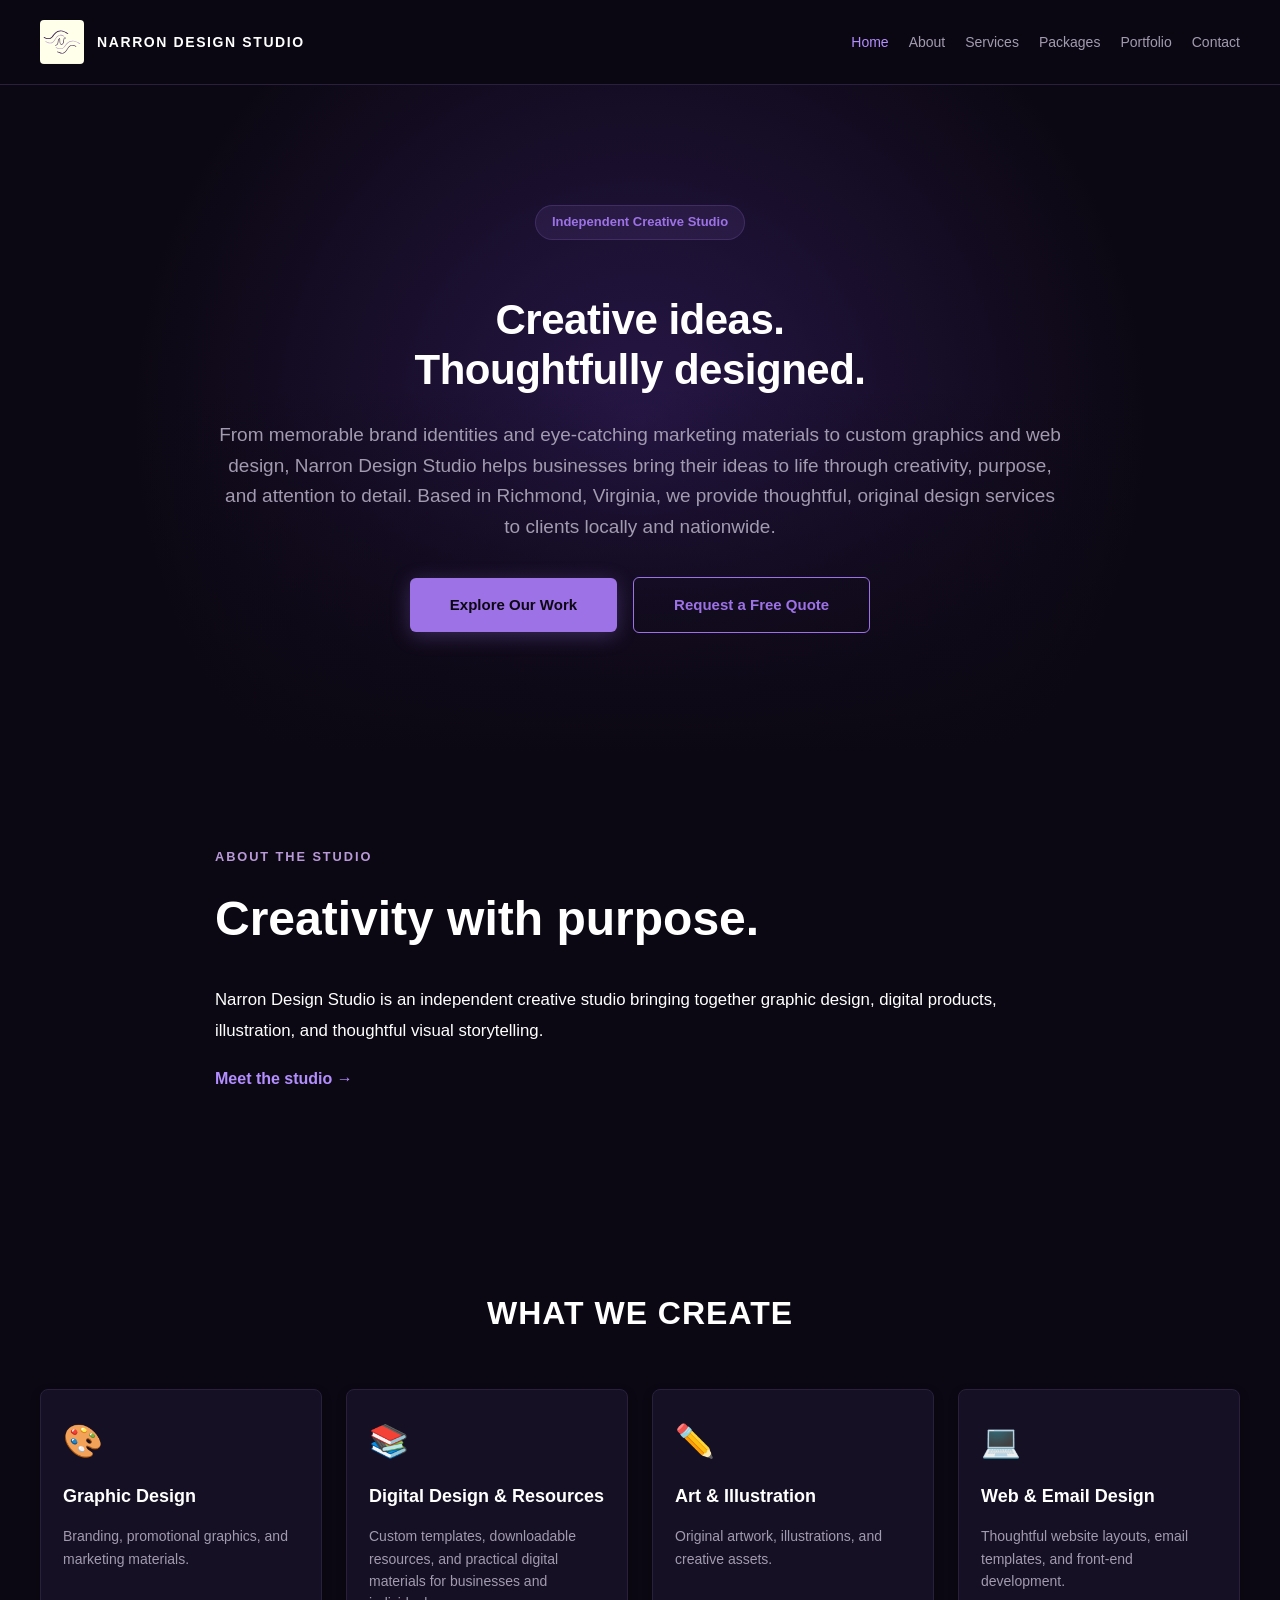
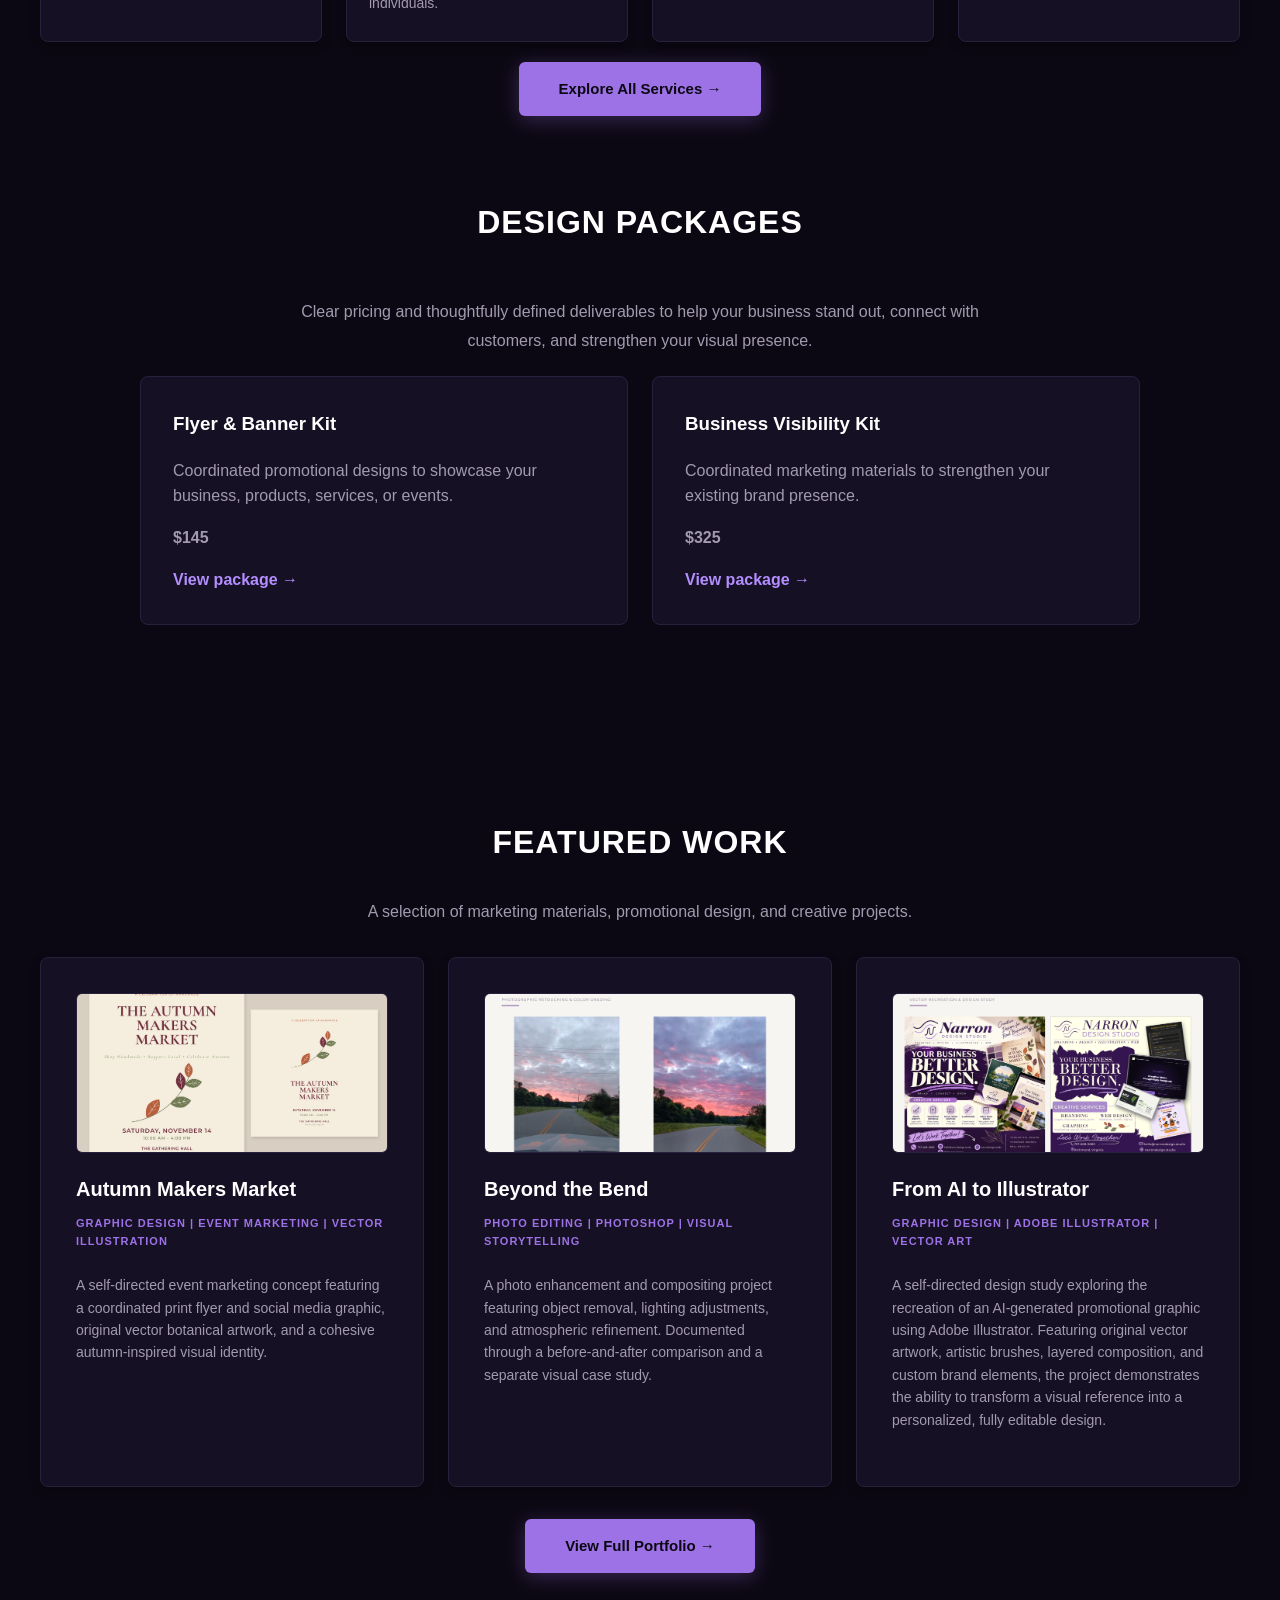
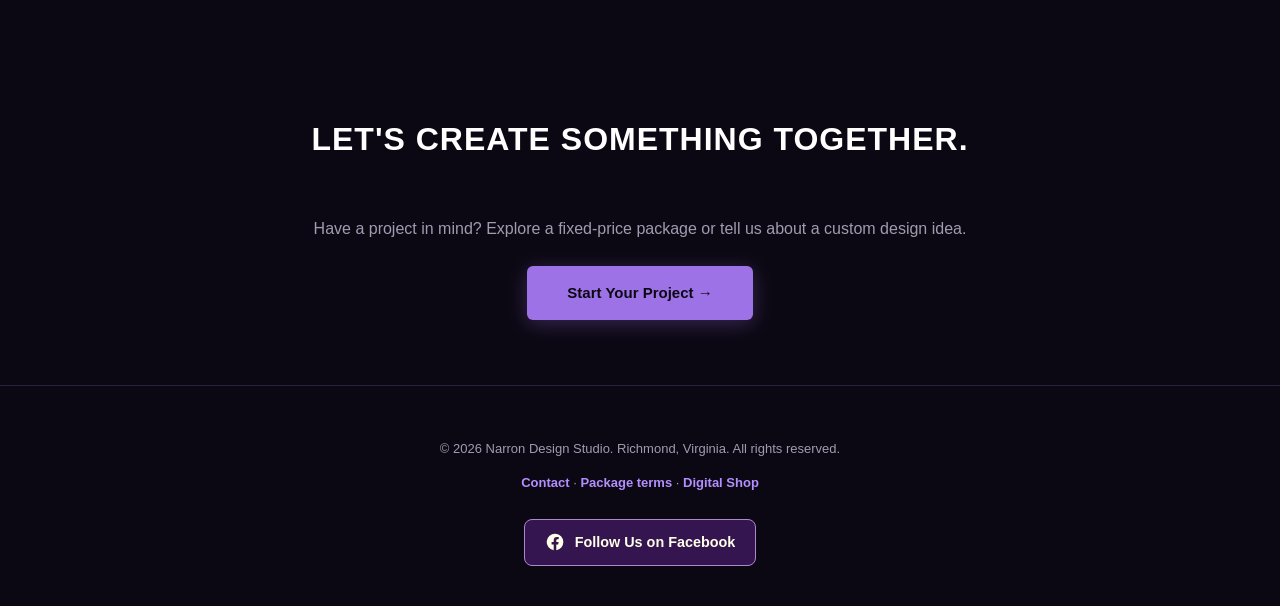
==== commit 5c2f8b89: "Revised package terms and removed prominent Etsy shop section from homepage" ====
--- a/index.html
+++ b/index.html
@@ -2,6 +2,15 @@
 
 <html lang="en">
 <head>
+  <!-- Google tag (gtag.js) -->
+<script async src="https://www.googletagmanager.com/gtag/js?id=G-SZ1F5MYK61"></script>
+<script>
+  window.dataLayer = window.dataLayer || [];
+  function gtag(){dataLayer.push(arguments);}
+  gtag('js', new Date());
+
+  gtag('config', 'G-SZ1F5MYK61');
+</script>
 <meta charset="utf-8"/>
 <meta content="width=device-width, initial-scale=1.0" name="viewport"/>
 <title>
@@ -108,7 +117,7 @@
 <h2 class="section-title">
      What We Create
     </h2>
-<div class="services-grid"><div class="service-card home-service-card"><div class="card-icon">🎨</div><h3>Graphic Design</h3><p>Branding, promotional graphics, and marketing materials.</p></div><div class="service-card home-service-card"><div class="card-icon">📚</div><h3>Digital Products</h3><p>Printables, templates, and practical creative resources.</p></div><div class="service-card home-service-card"><div class="card-icon">✏️</div><h3>Art &amp; Illustration</h3><p>Original artwork, illustrations, and creative assets.</p></div><div class="service-card home-service-card"><div class="card-icon">💻</div><h3>Web &amp; Email Design</h3><p>Thoughtful website layouts, email templates, and front-end development.</p></div></div>
+<div class="services-grid"><div class="service-card home-service-card"><div class="card-icon">🎨</div><h3>Graphic Design</h3><p>Branding, promotional graphics, and marketing materials.</p></div><div class="service-card home-service-card"><div class="card-icon">📚</div><h3>Digital Design &amp; Resources</h3><p>Custom templates, downloadable resources, and practical digital materials for businesses and individuals.</p></div><div class="service-card home-service-card"><div class="card-icon">✏️</div><h3>Art &amp; Illustration</h3><p>Original artwork, illustrations, and creative assets.</p></div><div class="service-card home-service-card"><div class="card-icon">💻</div><h3>Web &amp; Email Design</h3><p>Thoughtful website layouts, email templates, and front-end development.</p></div></div>
 </section>
 <div class="section-action">
 <a class="cta-btn" href="services.html">
@@ -254,28 +263,6 @@
   </div>
 </section>
 
-<section class="shop-section" id="shop">
-<div class="shop-container">
-<span class="section-eyebrow">
-      THE CREATIVE SHOP
-     </span>
-<h2>
-      A little creativity to take home.
-     </h2>
-<p>
-      Explore a growing collection of thoughtfully designed
-      printables, activity books, templates, and creative
-      resources from Narron Design Studio.
-     </p>
-<p>
-      Made to inspire, organize, entertain, and bring a
-      little more creativity into everyday life.
-     </p>
-<a class="cta-btn" href="https://www.etsy.com/shop/NarronDesignStudio?ref=profile_header" rel="noopener noreferrer" target="_blank">
-      Explore the Etsy Shop →
-     </a>
-</div>
-</section>
 <section class="contact-lead">
 <h2 class="section-title">
      Let's Create Something Together.
@@ -298,6 +285,8 @@
     <a class="text-link" href="contact.html">Contact</a>
     ·
     <a class="text-link" href="packages.html#terms">Package terms</a>
+    ·
+    <a class="text-link" href="https://www.etsy.com/shop/NarronDesignStudio" target="_blank" rel="noopener noreferrer">Digital Shop</a>
   </p>
 
   <a
--- a/styles.css
+++ b/styles.css
@@ -745,3 +745,13 @@
     transform: none;
   }
 }
+
+/* Tighten spacing below homepage service cards */
+.services-section {
+  padding-bottom: 20px;
+}
+
+.services-section + .section-action {
+  margin-top: 0;
+  padding-top: 0;
+}
